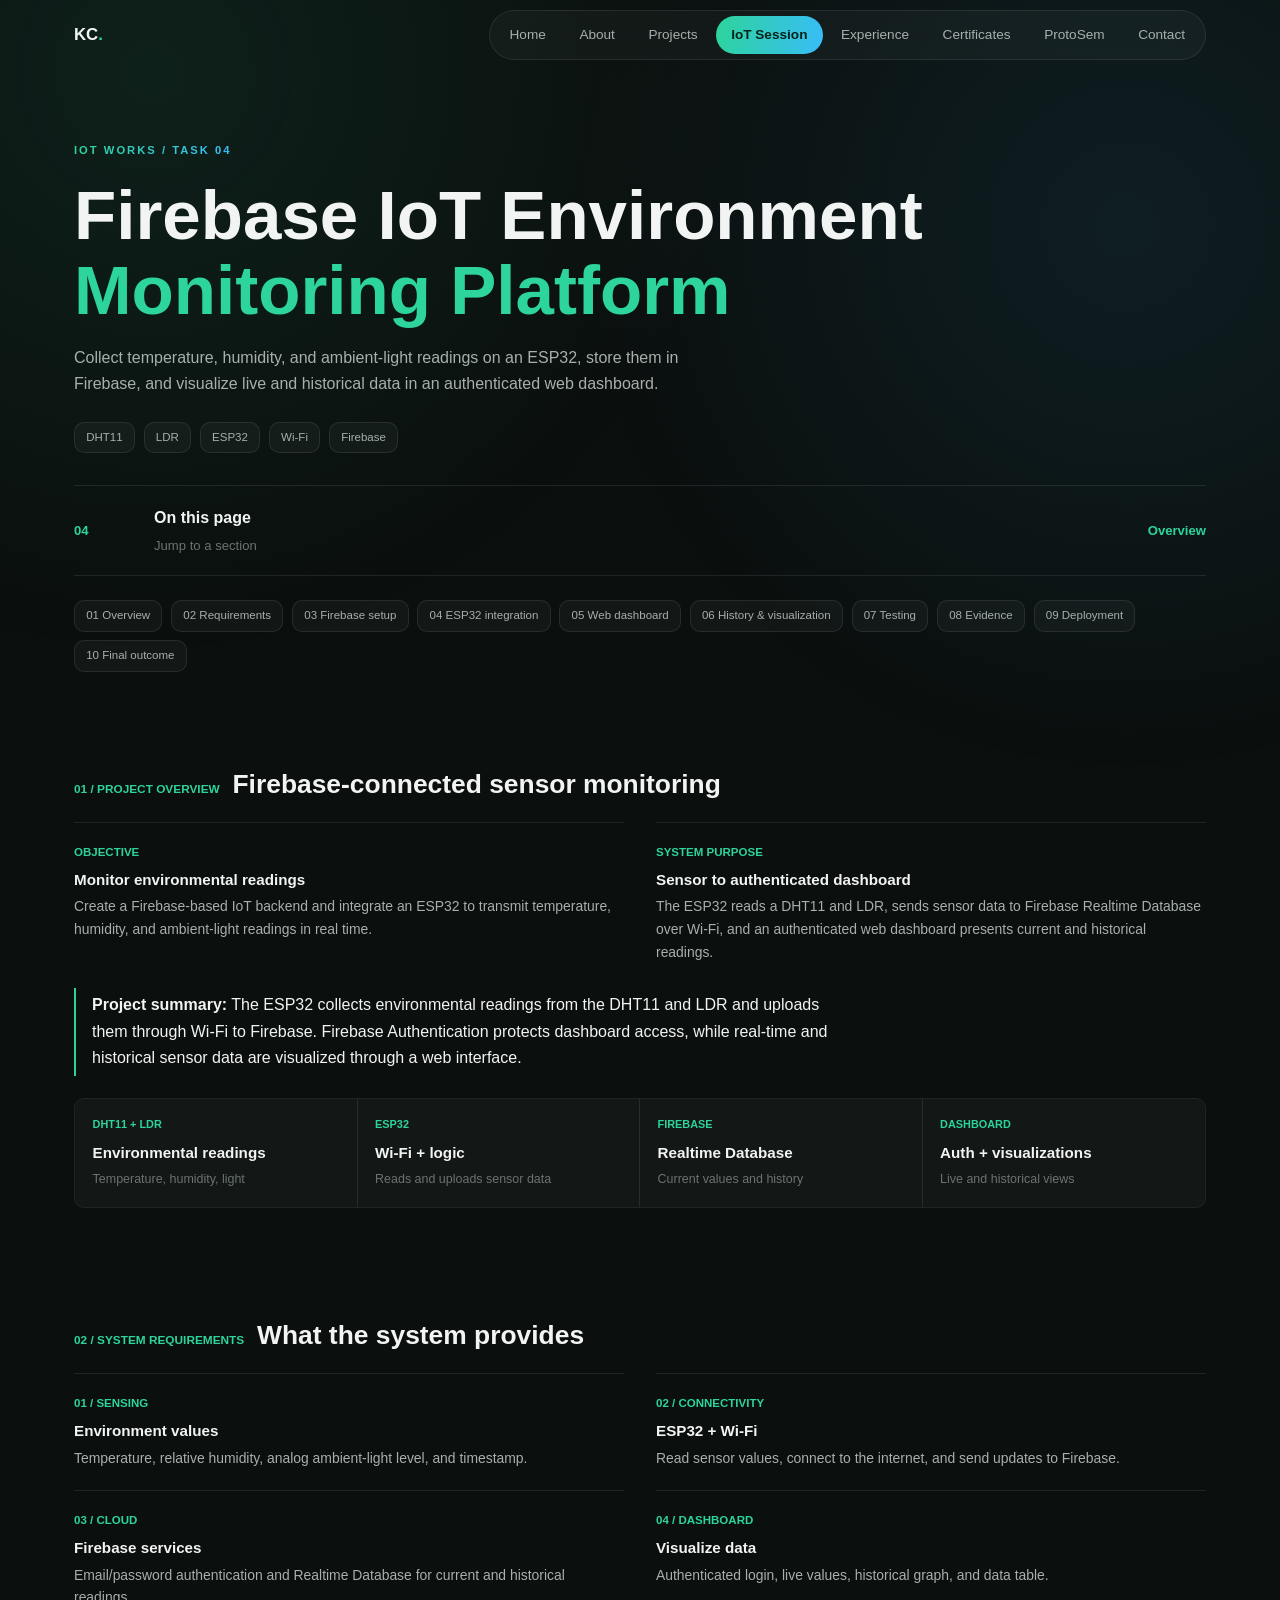
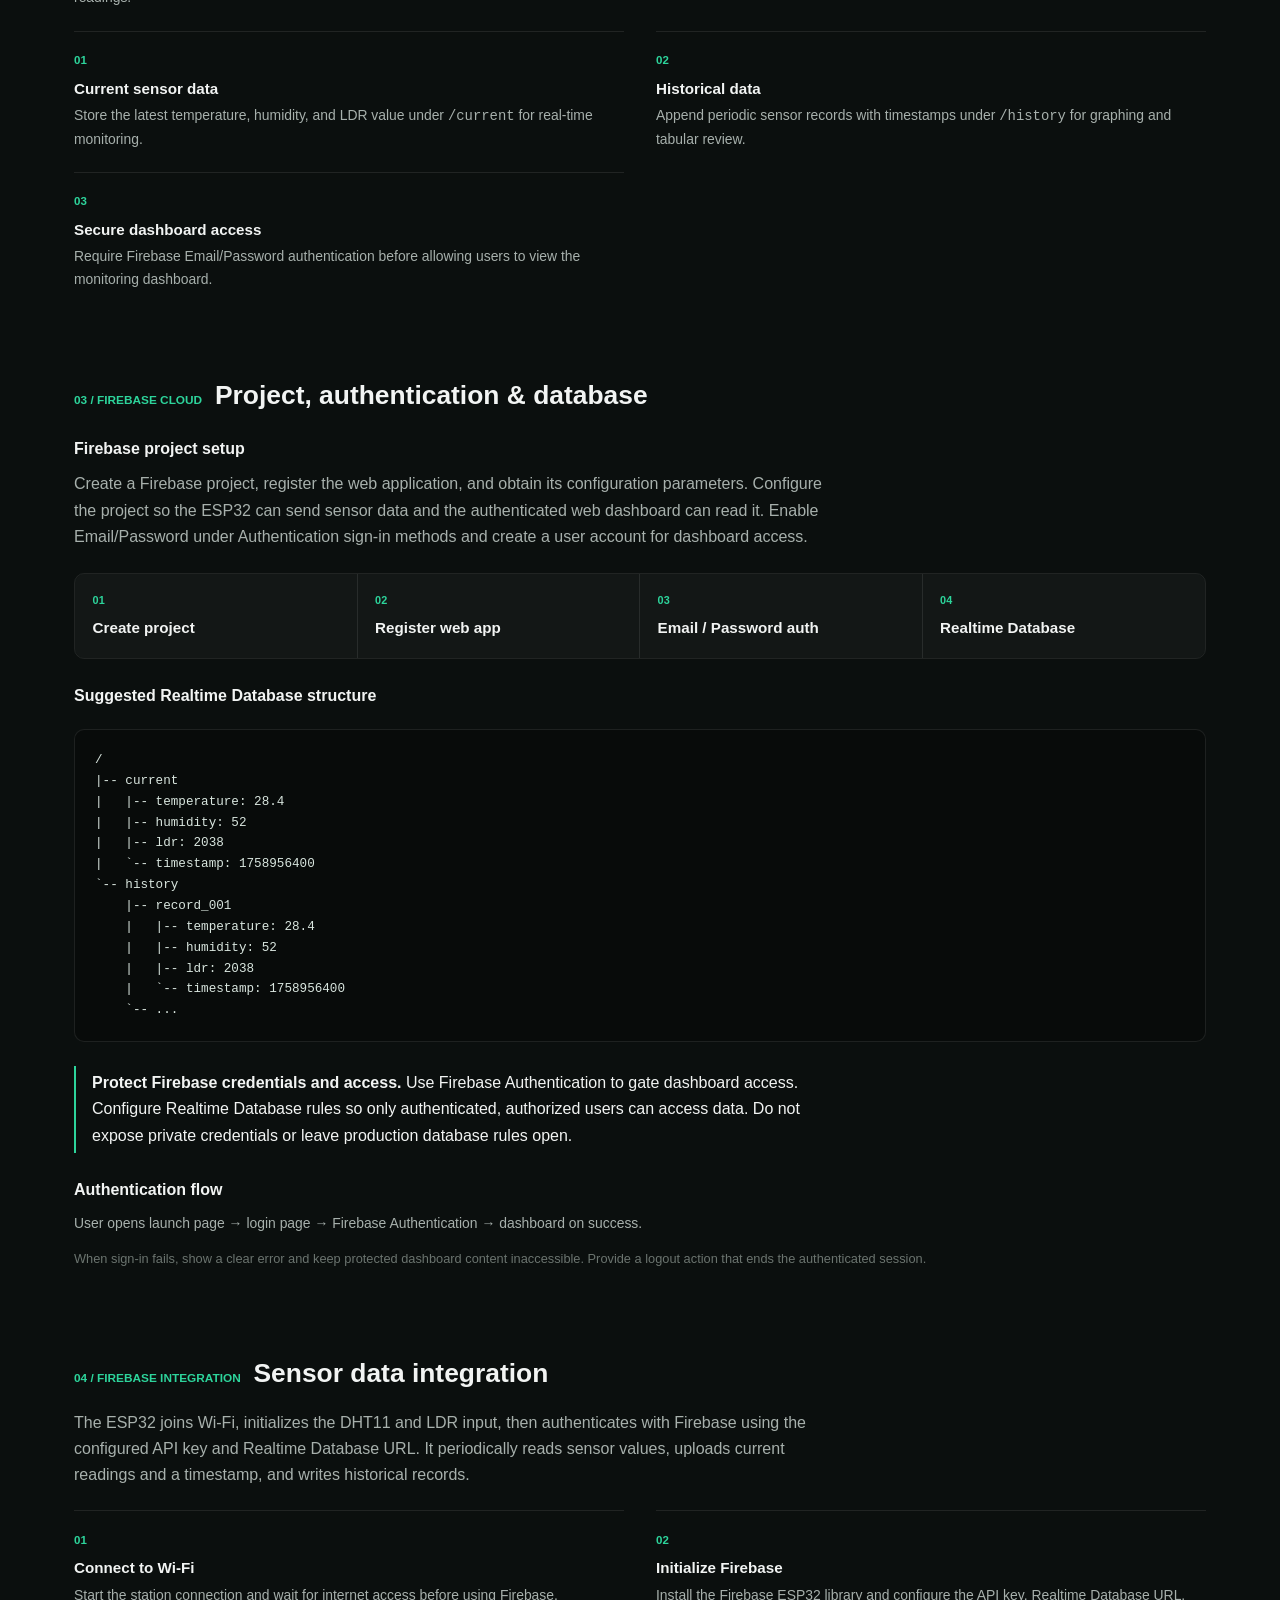
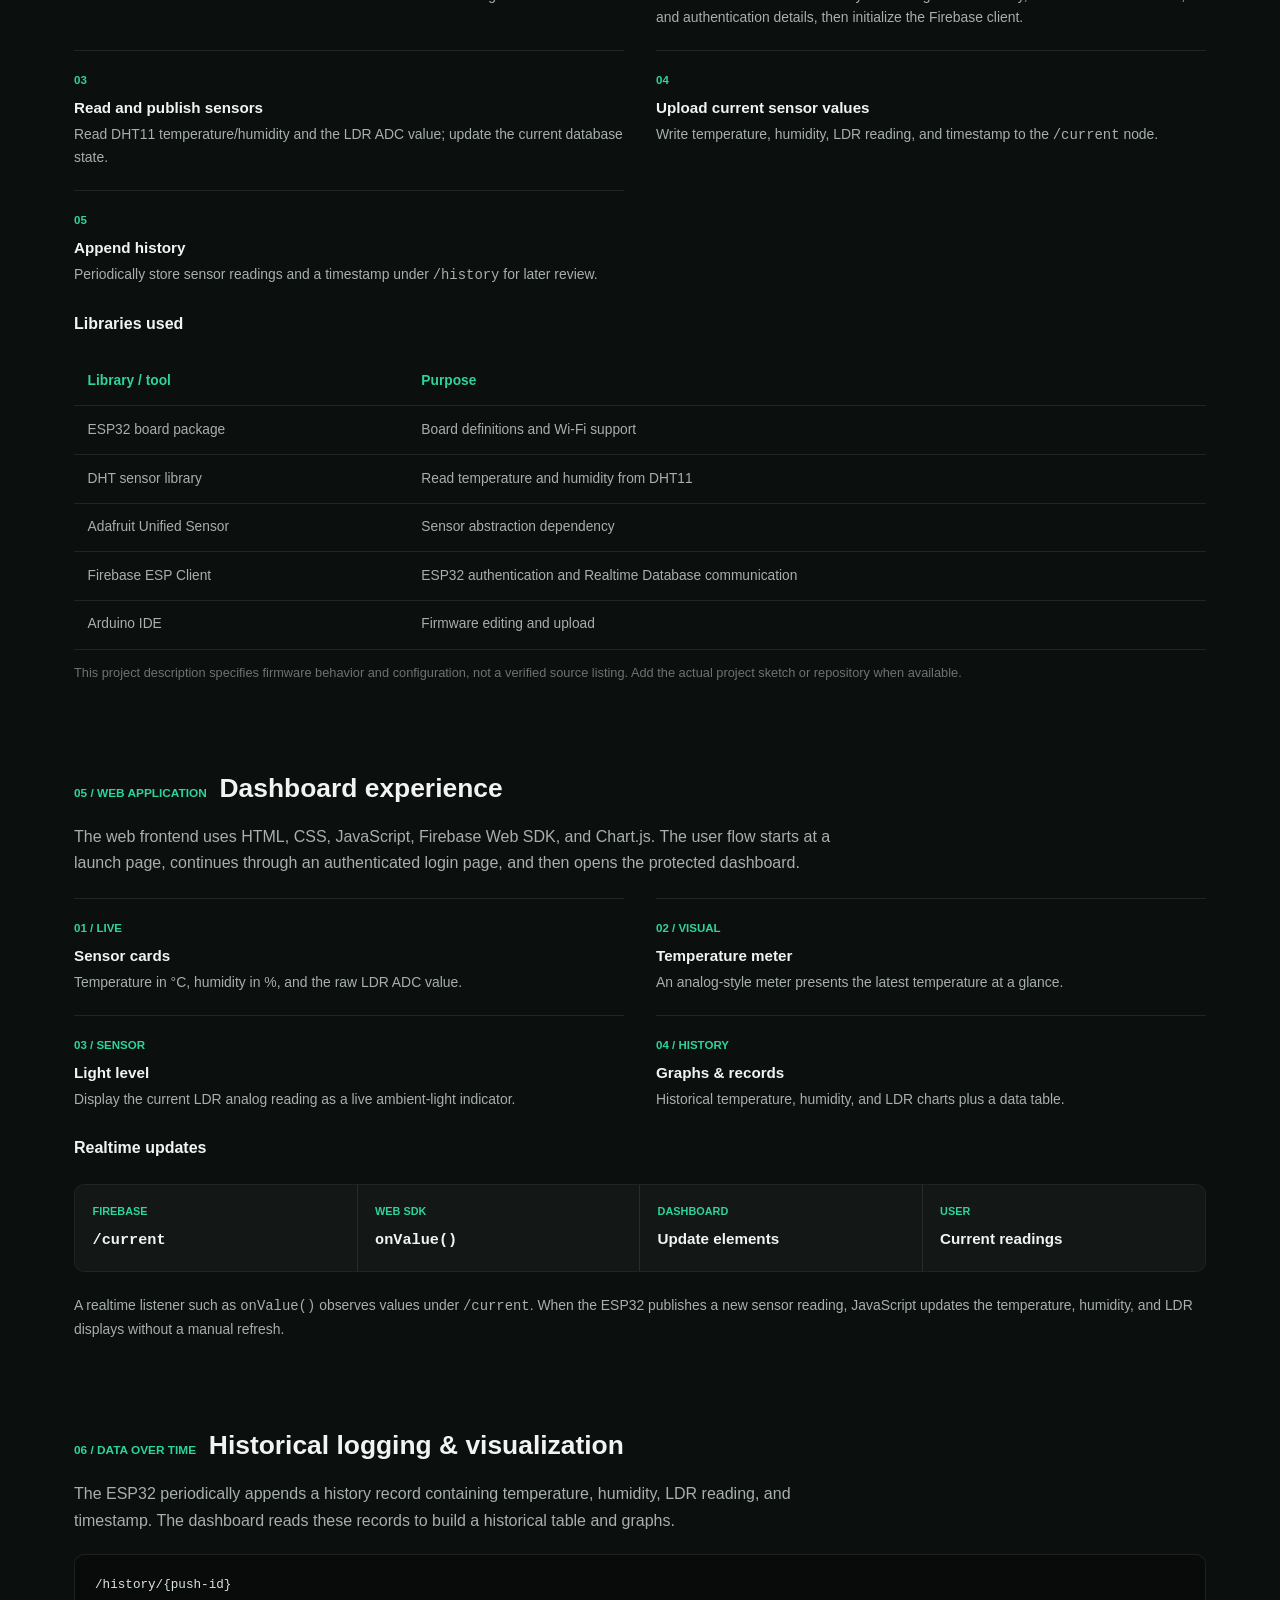
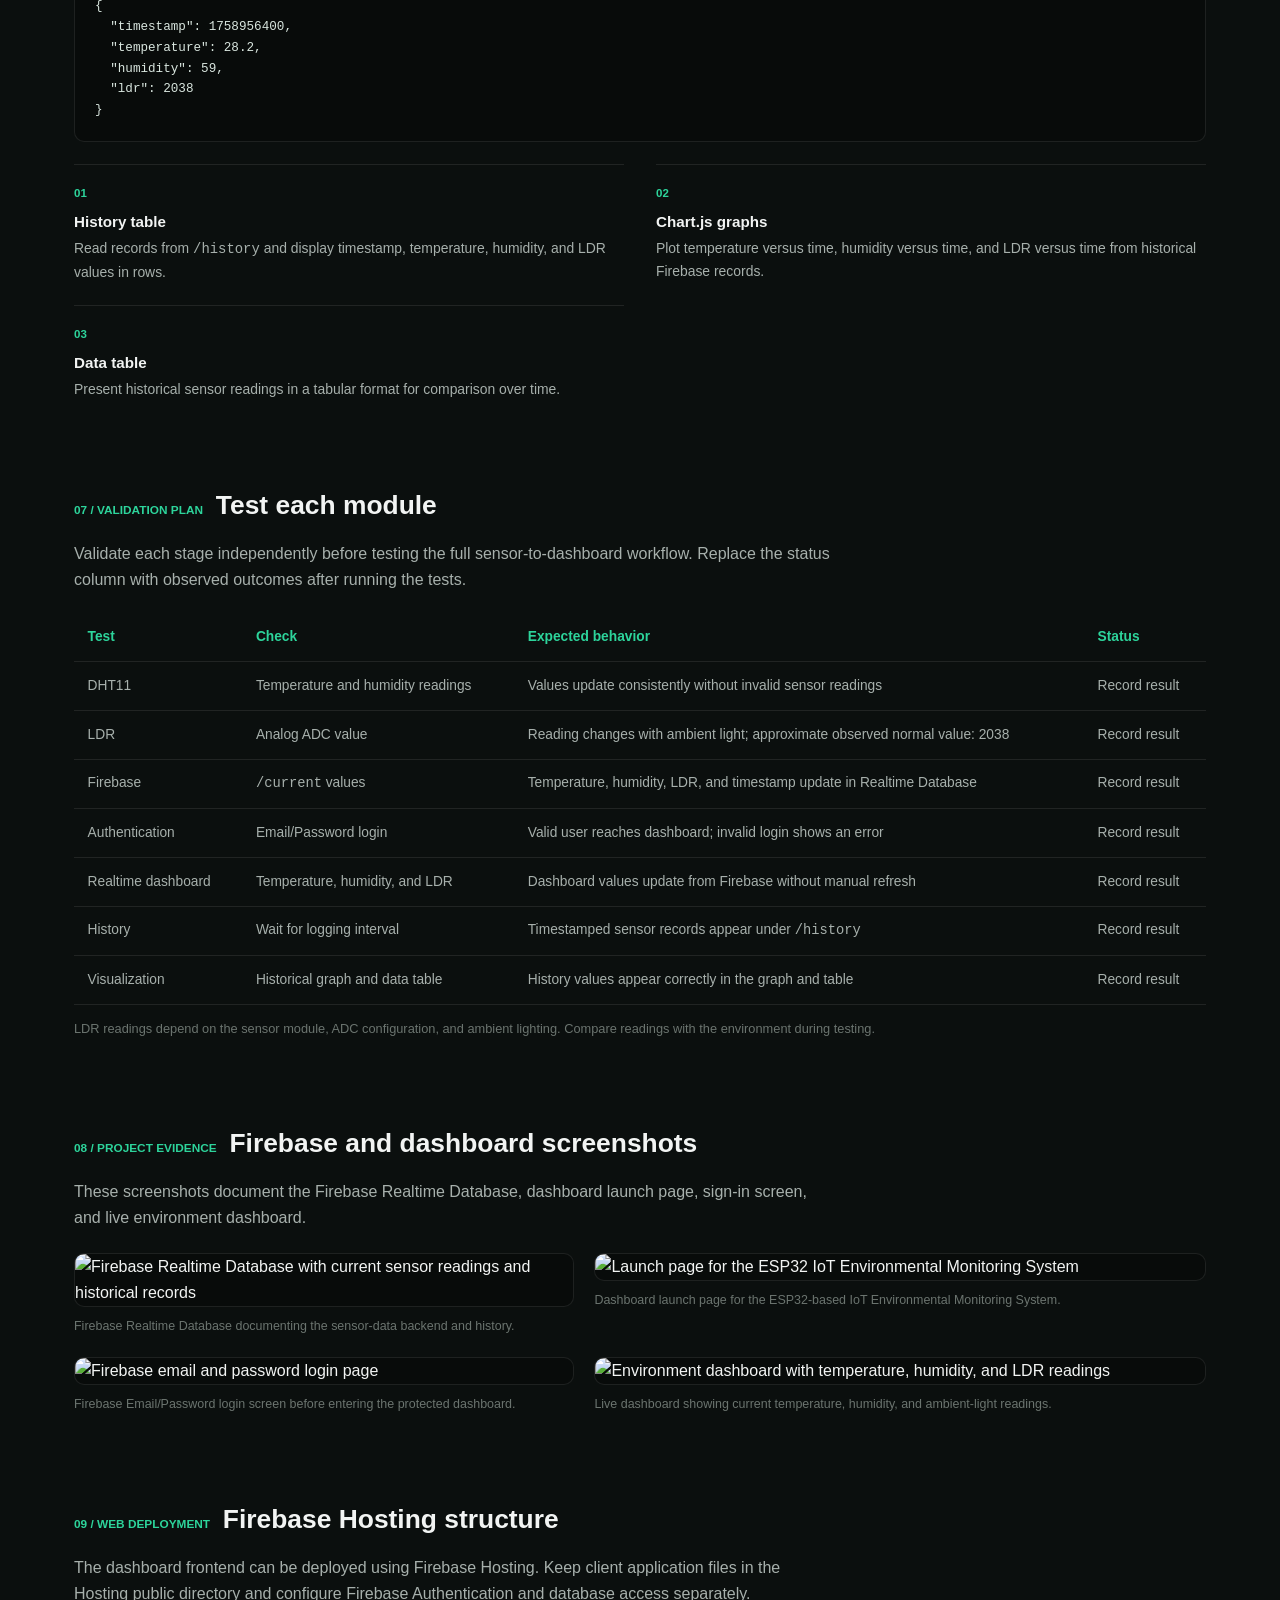
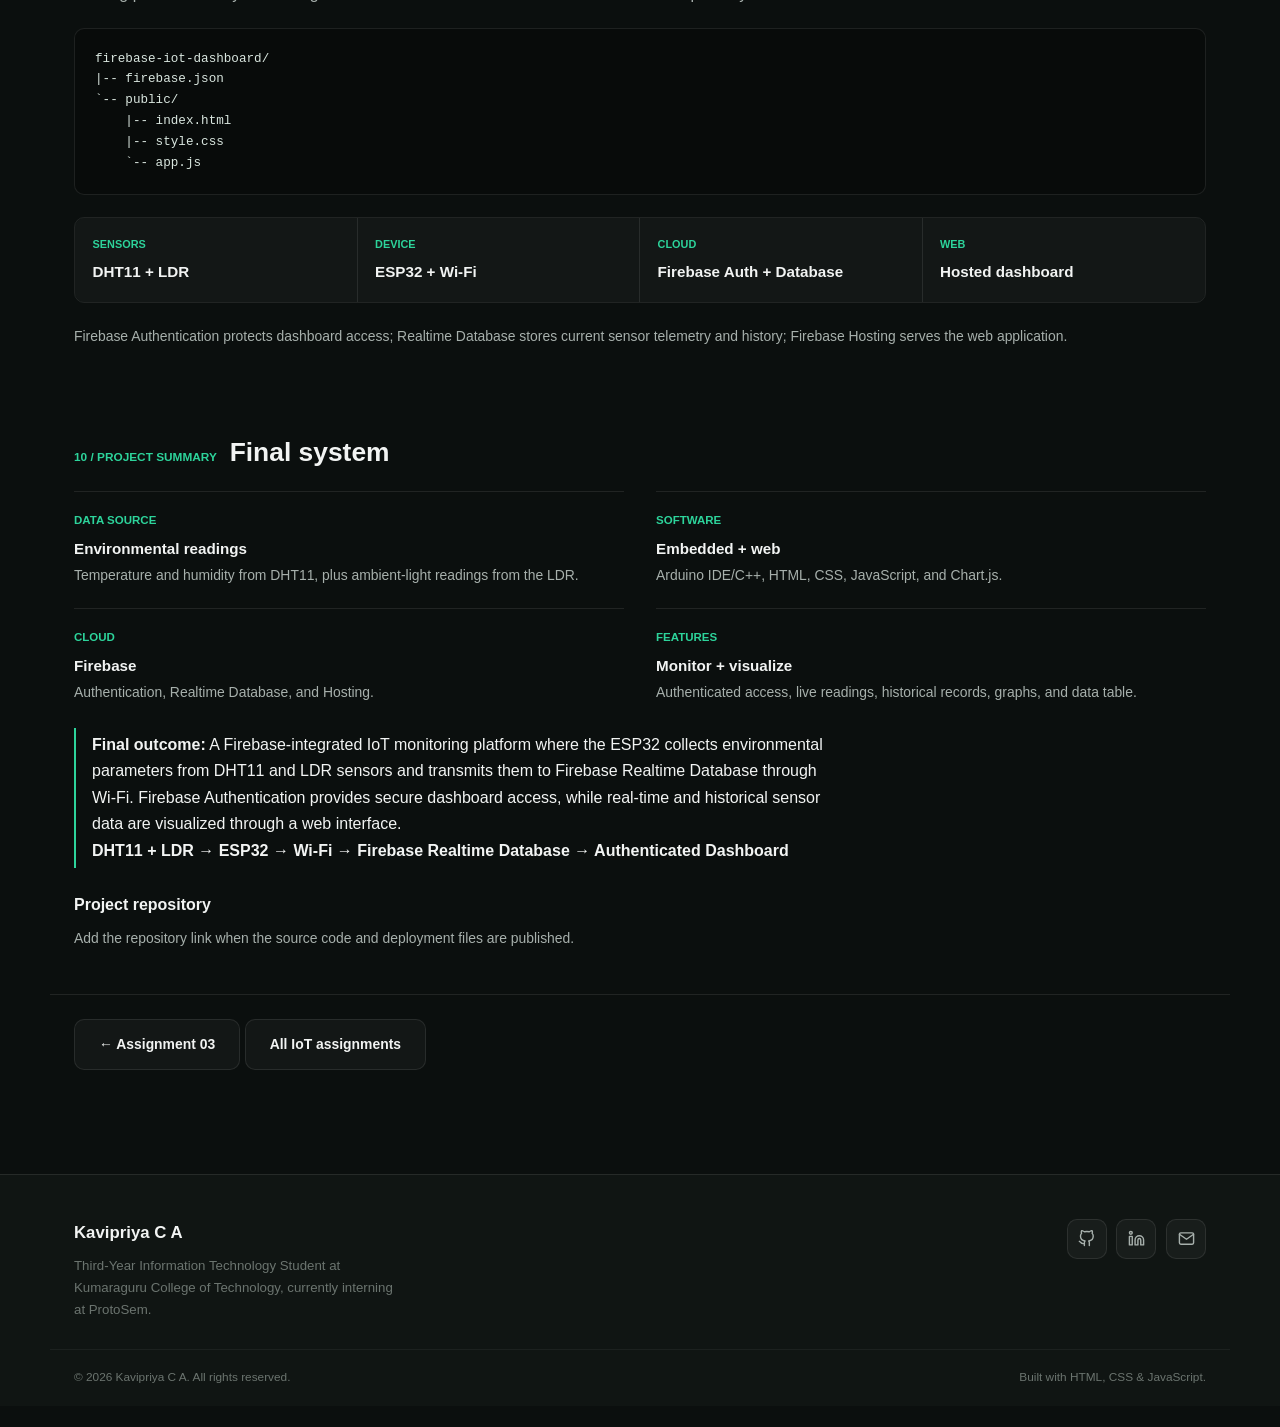
==== iot-task-4.html @ f3cc6f24 "EDITED CHANGES" ====
<!DOCTYPE html>
<html lang="en">
<head>
<meta charset="UTF-8" />
<meta name="viewport" content="width=device-width, initial-scale=1.0" />
<title>Firebase IoT Environment Monitoring | Kavipriya C A</title>
<meta name="description" content="ESP32 environmental monitoring with DHT11, LDR, Firebase Realtime Database, authentication, and a web dashboard." />
<link rel="stylesheet" href="css/style.css" />
</head>
<body>
  <div class="loading-screen" id="loadingScreen"><div class="loader-ring"></div></div>
  <div id="navbar-root"></div>

  <main id="main-content">
    <header class="iot-hero">
      <span class="eyebrow">IoT works / Task 04</span>
      <h1>Firebase IoT Environment <span>Monitoring Platform</span></h1>
      <p>Collect temperature, humidity, and ambient-light readings on an ESP32, store them in Firebase, and visualize live and historical data in an authenticated web dashboard.</p>
      <div class="iot-meta" aria-label="Technologies">
        <span class="tag">DHT11</span><span class="tag">LDR</span><span class="tag">ESP32</span><span class="tag">Wi-Fi</span><span class="tag">Firebase</span>
      </div>
      <nav class="iot-assignment-list" aria-label="On this page" style="margin-top:2rem;">
        <div class="iot-assignment">
          <span class="iot-assignment-number">04</span>
          <div><h3>On this page</h3><p>Jump to a section</p></div>
          <span class="iot-assignment-link">Overview</span>
        </div>
        <div class="iot-meta">
          <a class="tag" href="#overview">01 Overview</a>
          <a class="tag" href="#requirements">02 Requirements</a>
          <a class="tag" href="#firebase">03 Firebase setup</a>
          <a class="tag" href="#firmware">04 ESP32 integration</a>
          <a class="tag" href="#dashboard">05 Web dashboard</a>
          <a class="tag" href="#history">06 History &amp; visualization</a>
          <a class="tag" href="#testing">07 Testing</a>
          <a class="tag" href="#evidence">08 Evidence</a>
          <a class="tag" href="#deployment">09 Deployment</a>
          <a class="tag" href="#reflection">10 Final outcome</a>
        </div>
      </nav>
    </header>

    <section class="iot-section" id="overview">
      <div class="iot-section-heading"><span>01 / PROJECT OVERVIEW</span><h2>Firebase-connected sensor monitoring</h2></div>
      <div class="iot-concepts">
        <div class="iot-concept"><span>OBJECTIVE</span><h3>Monitor environmental readings</h3><p>Create a Firebase-based IoT backend and integrate an ESP32 to transmit temperature, humidity, and ambient-light readings in real time.</p></div>
        <div class="iot-concept"><span>SYSTEM PURPOSE</span><h3>Sensor to authenticated dashboard</h3><p>The ESP32 reads a DHT11 and LDR, sends sensor data to Firebase Realtime Database over Wi-Fi, and an authenticated web dashboard presents current and historical readings.</p></div>
      </div>
      <p class="iot-summary"><strong>Project summary:</strong> The ESP32 collects environmental readings from the DHT11 and LDR and uploads them through Wi-Fi to Firebase. Firebase Authentication protects dashboard access, while real-time and historical sensor data are visualized through a web interface.</p>
      <div class="iot-flow" aria-label="DHT11 and LDR to ESP32 to Wi-Fi to Firebase to dashboard">
        <div class="iot-flow-step"><span>DHT11 + LDR</span><strong>Environmental readings</strong><p>Temperature, humidity, light</p></div>
        <div class="iot-flow-step"><span>ESP32</span><strong>Wi-Fi + logic</strong><p>Reads and uploads sensor data</p></div>
        <div class="iot-flow-step"><span>Firebase</span><strong>Realtime Database</strong><p>Current values and history</p></div>
        <div class="iot-flow-step"><span>Dashboard</span><strong>Auth + visualizations</strong><p>Live and historical views</p></div>
      </div>
    </section>

    <section class="iot-section" id="requirements">
      <div class="iot-section-heading"><span>02 / SYSTEM REQUIREMENTS</span><h2>What the system provides</h2></div>
      <div class="iot-concepts">
        <div class="iot-concept"><span>01 / SENSING</span><h3>Environment values</h3><p>Temperature, relative humidity, analog ambient-light level, and timestamp.</p></div>
        <div class="iot-concept"><span>02 / CONNECTIVITY</span><h3>ESP32 + Wi-Fi</h3><p>Read sensor values, connect to the internet, and send updates to Firebase.</p></div>
        <div class="iot-concept"><span>03 / CLOUD</span><h3>Firebase services</h3><p>Email/password authentication and Realtime Database for current and historical readings.</p></div>
        <div class="iot-concept"><span>04 / DASHBOARD</span><h3>Visualize data</h3><p>Authenticated login, live values, historical graph, and data table.</p></div>
      </div>
      <div class="iot-concepts">
        <div class="iot-concept"><span>01</span><h3>Current sensor data</h3><p>Store the latest temperature, humidity, and LDR value under <code>/current</code> for real-time monitoring.</p></div>
        <div class="iot-concept"><span>02</span><h3>Historical data</h3><p>Append periodic sensor records with timestamps under <code>/history</code> for graphing and tabular review.</p></div>
        <div class="iot-concept"><span>03</span><h3>Secure dashboard access</h3><p>Require Firebase Email/Password authentication before allowing users to view the monitoring dashboard.</p></div>
      </div>
    </section>

    <section class="iot-section" id="firebase">
      <div class="iot-section-heading"><span>03 / FIREBASE CLOUD</span><h2>Project, authentication &amp; database</h2></div>
      <h3 class="iot-subheading">Firebase project setup</h3>
      <p class="iot-intro">Create a Firebase project, register the web application, and obtain its configuration parameters. Configure the project so the ESP32 can send sensor data and the authenticated web dashboard can read it. Enable Email/Password under Authentication sign-in methods and create a user account for dashboard access.</p>
      <div class="iot-flow" aria-label="Firebase project setup">
        <div class="iot-flow-step"><span>01</span><strong>Create project</strong></div>
        <div class="iot-flow-step"><span>02</span><strong>Register web app</strong></div>
        <div class="iot-flow-step"><span>03</span><strong>Email / Password auth</strong></div>
        <div class="iot-flow-step"><span>04</span><strong>Realtime Database</strong></div>
      </div>
      <h3 class="iot-subheading">Suggested Realtime Database structure</h3>
      <pre class="iot-code"><code>/
|-- current
|   |-- temperature: 28.4
|   |-- humidity: 52
|   |-- ldr: 2038
|   `-- timestamp: 1758956400
`-- history
    |-- record_001
    |   |-- temperature: 28.4
    |   |-- humidity: 52
    |   |-- ldr: 2038
    |   `-- timestamp: 1758956400
    `-- ...</code></pre>
      <p class="iot-summary"><strong>Protect Firebase credentials and access.</strong> Use Firebase Authentication to gate dashboard access. Configure Realtime Database rules so only authenticated, authorized users can access data. Do not expose private credentials or leave production database rules open.</p>
      <h3 class="iot-subheading">Authentication flow</h3>
      <p class="iot-copy">User opens launch page &rarr; login page &rarr; Firebase Authentication &rarr; dashboard on success.</p>
      <p class="iot-note">When sign-in fails, show a clear error and keep protected dashboard content inaccessible. Provide a logout action that ends the authenticated session.</p>
    </section>

    <section class="iot-section" id="firmware">
      <div class="iot-section-heading"><span>04 / FIREBASE INTEGRATION</span><h2>Sensor data integration</h2></div>
      <p class="iot-intro">The ESP32 joins Wi-Fi, initializes the DHT11 and LDR input, then authenticates with Firebase using the configured API key and Realtime Database URL. It periodically reads sensor values, uploads current readings and a timestamp, and writes historical records.</p>
      <div class="iot-concepts">
        <div class="iot-concept"><span>01</span><h3>Connect to Wi-Fi</h3><p>Start the station connection and wait for internet access before using Firebase.</p></div>
        <div class="iot-concept"><span>02</span><h3>Initialize Firebase</h3><p>Install the Firebase ESP32 library and configure the API key, Realtime Database URL, and authentication details, then initialize the Firebase client.</p></div>
        <div class="iot-concept"><span>03</span><h3>Read and publish sensors</h3><p>Read DHT11 temperature/humidity and the LDR ADC value; update the current database state.</p></div>
        <div class="iot-concept"><span>04</span><h3>Upload current sensor values</h3><p>Write temperature, humidity, LDR reading, and timestamp to the <code>/current</code> node.</p></div>
        <div class="iot-concept"><span>05</span><h3>Append history</h3><p>Periodically store sensor readings and a timestamp under <code>/history</code> for later review.</p></div>
      </div>
      <h3 class="iot-subheading">Libraries used</h3>
      <div class="iot-table-wrap">
        <table class="iot-table">
          <thead><tr><th scope="col">Library / tool</th><th scope="col">Purpose</th></tr></thead>
          <tbody>
            <tr><td>ESP32 board package</td><td>Board definitions and Wi-Fi support</td></tr>
            <tr><td>DHT sensor library</td><td>Read temperature and humidity from DHT11</td></tr>
            <tr><td>Adafruit Unified Sensor</td><td>Sensor abstraction dependency</td></tr>
            <tr><td>Firebase ESP Client</td><td>ESP32 authentication and Realtime Database communication</td></tr>
            <tr><td>Arduino IDE</td><td>Firmware editing and upload</td></tr>
          </tbody>
        </table>
      </div>
      <p class="iot-note">This project description specifies firmware behavior and configuration, not a verified source listing. Add the actual project sketch or repository when available.</p>
    </section>

    <section class="iot-section" id="dashboard">
      <div class="iot-section-heading"><span>05 / WEB APPLICATION</span><h2>Dashboard experience</h2></div>
      <p class="iot-intro">The web frontend uses HTML, CSS, JavaScript, Firebase Web SDK, and Chart.js. The user flow starts at a launch page, continues through an authenticated login page, and then opens the protected dashboard.</p>
      <div class="iot-concepts">
        <div class="iot-concept"><span>01 / LIVE</span><h3>Sensor cards</h3><p>Temperature in °C, humidity in %, and the raw LDR ADC value.</p></div>
        <div class="iot-concept"><span>02 / VISUAL</span><h3>Temperature meter</h3><p>An analog-style meter presents the latest temperature at a glance.</p></div>
        <div class="iot-concept"><span>03 / SENSOR</span><h3>Light level</h3><p>Display the current LDR analog reading as a live ambient-light indicator.</p></div>
        <div class="iot-concept"><span>04 / HISTORY</span><h3>Graphs &amp; records</h3><p>Historical temperature, humidity, and LDR charts plus a data table.</p></div>
      </div>
      <h3 class="iot-subheading">Realtime updates</h3>
      <div class="iot-flow" aria-label="Firebase realtime update flow">
        <div class="iot-flow-step"><span>Firebase</span><strong><code>/current</code></strong></div>
        <div class="iot-flow-step"><span>Web SDK</span><strong><code>onValue()</code></strong></div>
        <div class="iot-flow-step"><span>Dashboard</span><strong>Update elements</strong></div>
        <div class="iot-flow-step"><span>User</span><strong>Current readings</strong></div>
      </div>
      <p class="iot-copy">A realtime listener such as <code>onValue()</code> observes values under <code>/current</code>. When the ESP32 publishes a new sensor reading, JavaScript updates the temperature, humidity, and LDR displays without a manual refresh.</p>
    </section>

    <section class="iot-section" id="history">
      <div class="iot-section-heading"><span>06 / DATA OVER TIME</span><h2>Historical logging &amp; visualization</h2></div>
      <p class="iot-intro">The ESP32 periodically appends a history record containing temperature, humidity, LDR reading, and timestamp. The dashboard reads these records to build a historical table and graphs.</p>
      <pre class="iot-code"><code>/history/{push-id}
{
  "timestamp": 1758956400,
  "temperature": 28.2,
  "humidity": 59,
  "ldr": 2038
}</code></pre>
      <div class="iot-concepts">
        <div class="iot-concept"><span>01</span><h3>History table</h3><p>Read records from <code>/history</code> and display timestamp, temperature, humidity, and LDR values in rows.</p></div>
        <div class="iot-concept"><span>02</span><h3>Chart.js graphs</h3><p>Plot temperature versus time, humidity versus time, and LDR versus time from historical Firebase records.</p></div>
        <div class="iot-concept"><span>03</span><h3>Data table</h3><p>Present historical sensor readings in a tabular format for comparison over time.</p></div>
      </div>
    </section>

    <section class="iot-section" id="testing">
      <div class="iot-section-heading"><span>07 / VALIDATION PLAN</span><h2>Test each module</h2></div>
      <p class="iot-intro">Validate each stage independently before testing the full sensor-to-dashboard workflow. Replace the status column with observed outcomes after running the tests.</p>
      <div class="iot-table-wrap">
        <table class="iot-table">
          <thead><tr><th scope="col">Test</th><th scope="col">Check</th><th scope="col">Expected behavior</th><th scope="col">Status</th></tr></thead>
          <tbody>
            <tr><td>DHT11</td><td>Temperature and humidity readings</td><td>Values update consistently without invalid sensor readings</td><td>Record result</td></tr>
            <tr><td>LDR</td><td>Analog ADC value</td><td>Reading changes with ambient light; approximate observed normal value: 2038</td><td>Record result</td></tr>
            <tr><td>Firebase</td><td><code>/current</code> values</td><td>Temperature, humidity, LDR, and timestamp update in Realtime Database</td><td>Record result</td></tr>
            <tr><td>Authentication</td><td>Email/Password login</td><td>Valid user reaches dashboard; invalid login shows an error</td><td>Record result</td></tr>
            <tr><td>Realtime dashboard</td><td>Temperature, humidity, and LDR</td><td>Dashboard values update from Firebase without manual refresh</td><td>Record result</td></tr>
            <tr><td>History</td><td>Wait for logging interval</td><td>Timestamped sensor records appear under <code>/history</code></td><td>Record result</td></tr>
            <tr><td>Visualization</td><td>Historical graph and data table</td><td>History values appear correctly in the graph and table</td><td>Record result</td></tr>
          </tbody>
        </table>
      </div>
      <p class="iot-note">LDR readings depend on the sensor module, ADC configuration, and ambient lighting. Compare readings with the environment during testing.</p>
    </section>

    <section class="iot-section" id="evidence">
      <div class="iot-section-heading"><span>08 / PROJECT EVIDENCE</span><h2>Firebase and dashboard screenshots</h2></div>
      <p class="iot-intro">These screenshots document the Firebase Realtime Database, dashboard launch page, sign-in screen, and live environment dashboard.</p>
      <div class="iot-media">
        <figure>
          <a href="https://kishorekix28-dot.github.io/Portfolio/images/iot%204%20images/Screenshot%202026-09-28%20162424.png" target="_blank" rel="noopener noreferrer"><img src="https://kishorekix28-dot.github.io/Portfolio/images/iot%204%20images/Screenshot%202026-09-28%20162424.png" alt="Firebase Realtime Database with current sensor readings and historical records" /></a>
          <figcaption>Firebase Realtime Database documenting the sensor-data backend and history.</figcaption>
        </figure>
        <figure>
          <a href="https://kishorekix28-dot.github.io/Portfolio/images/iot%204%20images/Screenshot%202026-09-28%20162553.png" target="_blank" rel="noopener noreferrer"><img src="https://kishorekix28-dot.github.io/Portfolio/images/iot%204%20images/Screenshot%202026-09-28%20162553.png" alt="Launch page for the ESP32 IoT Environmental Monitoring System" /></a>
          <figcaption>Dashboard launch page for the ESP32-based IoT Environmental Monitoring System.</figcaption>
        </figure>
        <figure>
          <a href="https://kishorekix28-dot.github.io/Portfolio/images/iot%204%20images/Screenshot%202026-09-28%20162607.png" target="_blank" rel="noopener noreferrer"><img src="https://kishorekix28-dot.github.io/Portfolio/images/iot%204%20images/Screenshot%202026-09-28%20162607.png" alt="Firebase email and password login page" /></a>
          <figcaption>Firebase Email/Password login screen before entering the protected dashboard.</figcaption>
        </figure>
        <figure>
          <a href="https://kishorekix28-dot.github.io/Portfolio/images/iot%204%20images/Screenshot%202026-09-28%20162639.png" target="_blank" rel="noopener noreferrer"><img src="https://kishorekix28-dot.github.io/Portfolio/images/iot%204%20images/Screenshot%202026-09-28%20162639.png" alt="Environment dashboard with temperature, humidity, and LDR readings" /></a>
          <figcaption>Live dashboard showing current temperature, humidity, and ambient-light readings.</figcaption>
        </figure>
      </div>
    </section>

    <section class="iot-section" id="deployment">
      <div class="iot-section-heading"><span>09 / WEB DEPLOYMENT</span><h2>Firebase Hosting structure</h2></div>
      <p class="iot-intro">The dashboard frontend can be deployed using Firebase Hosting. Keep client application files in the Hosting public directory and configure Firebase Authentication and database access separately.</p>
      <pre class="iot-code"><code>firebase-iot-dashboard/
|-- firebase.json
`-- public/
    |-- index.html
    |-- style.css
    `-- app.js</code></pre>
      <div class="iot-flow" aria-label="Sensor and device data flow to hosted Firebase dashboard">
        <div class="iot-flow-step"><span>SENSORS</span><strong>DHT11 + LDR</strong></div>
        <div class="iot-flow-step"><span>DEVICE</span><strong>ESP32 + Wi-Fi</strong></div>
        <div class="iot-flow-step"><span>CLOUD</span><strong>Firebase Auth + Database</strong></div>
        <div class="iot-flow-step"><span>WEB</span><strong>Hosted dashboard</strong></div>
      </div>
      <p class="iot-copy">Firebase Authentication protects dashboard access; Realtime Database stores current sensor telemetry and history; Firebase Hosting serves the web application.</p>
    </section>

    <section class="iot-section" id="reflection">
      <div class="iot-section-heading"><span>10 / PROJECT SUMMARY</span><h2>Final system</h2></div>
      <div class="iot-concepts">
        <div class="iot-concept"><span>DATA SOURCE</span><h3>Environmental readings</h3><p>Temperature and humidity from DHT11, plus ambient-light readings from the LDR.</p></div>
        <div class="iot-concept"><span>SOFTWARE</span><h3>Embedded + web</h3><p>Arduino IDE/C++, HTML, CSS, JavaScript, and Chart.js.</p></div>
        <div class="iot-concept"><span>CLOUD</span><h3>Firebase</h3><p>Authentication, Realtime Database, and Hosting.</p></div>
        <div class="iot-concept"><span>FEATURES</span><h3>Monitor + visualize</h3><p>Authenticated access, live readings, historical records, graphs, and data table.</p></div>
      </div>
      <p class="iot-summary"><strong>Final outcome:</strong> A Firebase-integrated IoT monitoring platform where the ESP32 collects environmental parameters from DHT11 and LDR sensors and transmits them to Firebase Realtime Database through Wi-Fi. Firebase Authentication provides secure dashboard access, while real-time and historical sensor data are visualized through a web interface.<br /><strong>DHT11 + LDR &rarr; ESP32 &rarr; Wi-Fi &rarr; Firebase Realtime Database &rarr; Authenticated Dashboard</strong></p>
      <h3 class="iot-subheading">Project repository</h3>
      <p class="iot-copy">Add the repository link when the source code and deployment files are published.</p>
    </section>

    <nav class="iot-bottom-nav" aria-label="Assignment navigation">
      <a class="btn btn-outline" href="iot-task-3.html">&larr; Assignment 03</a>
      <a class="btn btn-outline" href="iot.html">All IoT assignments</a>
    </nav>
  </main>

  <div id="footer-root"></div>
  <button id="backToTop" class="back-to-top" aria-label="Back to top">&uarr;</button>
  <script src="js/profile.js"></script>
  <script src="js/components.js"></script>
  <script src="js/render-iot.js"></script>
  <script src="js/script.js"></script>
</body>
</html>
---- css/style.css ----
/* =========================================================
   Kavipriya C A — Portfolio Stylesheet
   Design direction: modern, elegant, student-developer,
   emerald + slate palette, restrained gradients.
   ========================================================= */

/* ===== RESET ===== */
*, *::before, *::after { box-sizing: border-box; margin: 0; padding: 0; }
html { scroll-behavior: smooth; }
img { max-width: 100%; display: block; }
a { text-decoration: none; color: inherit; }
button, input, textarea { font: inherit; color: inherit; }
ul { list-style: none; }
:focus-visible { outline: 2px solid var(--accent); outline-offset: 3px; }

/* ===== VARIABLES ===== */
:root {
  --bg: #0b0f0e;
  --bg-elevated: #101513;
  --surface: rgba(255,255,255,0.035);
  --surface-hover: rgba(255,255,255,0.065);
  --border: rgba(255,255,255,0.09);
  --border-hover: rgba(45,212,155,0.35);
  --text-primary: #f2f4f3;
  --text-secondary: #a7b0ac;
  --text-muted: #6b746f;
  --accent: #2dd49b;
  --accent-2: #38bdf8;
  --gradient: linear-gradient(100deg, #2dd49b, #38bdf8);
  --gradient-soft: linear-gradient(135deg, rgba(45,212,155,0.14), rgba(56,189,248,0.14));
  --radius-sm: 10px;
  --radius-md: 16px;
  --radius-lg: 22px;
  --radius-full: 999px;
  --shadow-soft: 0 8px 32px rgba(0,0,0,0.3);
  --shadow-glow: 0 0 28px rgba(45,212,155,0.22);
  --blur: blur(20px);
  --font-primary: -apple-system, BlinkMacSystemFont, "Segoe UI", Inter, Roboto, Helvetica, Arial, sans-serif;
  --max-width: 1180px;
}

body {
  background: var(--bg);
  color: var(--text-primary);
  font-family: var(--font-primary);
  line-height: 1.65;
  overflow-x: hidden;
}

body::before {
  content: "";
  position: fixed; inset: 0; z-index: -1;
  background:
    radial-gradient(circle at 12% 8%, rgba(45,212,155,0.09), transparent 42%),
    radial-gradient(circle at 88% 25%, rgba(56,189,248,0.09), transparent 42%);
  pointer-events: none;
}

/* ===== LOADING SCREEN ===== */
.loading-screen {
  position: fixed; inset: 0; z-index: 999;
  background: var(--bg);
  display: flex; align-items: center; justify-content: center;
  transition: opacity 0.45s ease, visibility 0.45s ease;
}
.loading-screen.hidden { opacity: 0; visibility: hidden; }
.loader-ring {
  width: 44px; height: 44px;
  border: 3px solid rgba(45,212,155,0.2);
  border-top-color: var(--accent);
  border-radius: 50%;
  animation: spin 0.9s linear infinite;
}
@keyframes spin { to { transform: rotate(360deg); } }

/* ===== LAYOUT ===== */
.section { max-width: var(--max-width); margin: 0 auto; padding: 4rem 1.5rem; }
.section-title { font-size: clamp(1.5rem, 3vw, 2.1rem); font-weight: 700; letter-spacing: -0.02em; margin-bottom: 1.75rem; }
.eyebrow {
  display: inline-block; font-size: 0.7rem; font-weight: 700; text-transform: uppercase; letter-spacing: 0.18em;
  background: var(--gradient); -webkit-background-clip: text; background-clip: text; color: transparent; margin-bottom: 0.6rem;
}
.section-lead { color: var(--text-secondary); font-size: 0.92rem; max-width: 620px; margin-bottom: 2rem; }
.grid { display: grid; grid-template-columns: repeat(auto-fill, minmax(290px, 1fr)); gap: 1.4rem; }

/* ===== NAVBAR ===== */
.navbar { position: fixed; top: 0; left: 0; width: 100%; z-index: 100; background: transparent; border-bottom: 1px solid transparent; transition: background 0.3s ease, border-color 0.3s ease; }
.navbar.scrolled { background: rgba(11,15,14,0.78); backdrop-filter: var(--blur); -webkit-backdrop-filter: var(--blur); border-bottom-color: var(--border); box-shadow: 0 4px 30px rgba(0,0,0,0.28); }
.nav-inner { max-width: var(--max-width); margin: 0 auto; padding: 0 1.5rem; height: 70px; display: flex; align-items: center; justify-content: space-between; }
.nav-brand { font-weight: 700; font-size: 1.05rem; }
.nav-brand .dot { color: var(--accent); }
.nav-links { display: flex; align-items: center; gap: 0.2rem; background: var(--surface); border: 1px solid var(--border); border-radius: var(--radius-full); padding: 0.3rem; backdrop-filter: var(--blur); }
.nav-link { padding: 0.5rem 0.95rem; font-size: 0.85rem; border-radius: var(--radius-full); color: var(--text-secondary); transition: color 0.2s ease, background 0.2s ease; }
.nav-link:hover { color: var(--text-primary); }
.nav-link.active { color: #06231a; background: var(--gradient); font-weight: 600; }
.hamburger { display: none; flex-direction: column; gap: 5px; background: none; border: none; cursor: pointer; padding: 0.5rem; }
.hamburger span { width: 22px; height: 2px; background: var(--text-primary); transition: transform 0.3s ease, opacity 0.3s ease; }
.hamburger.open span:nth-child(1) { transform: translateY(7px) rotate(45deg); }
.hamburger.open span:nth-child(2) { opacity: 0; }
.hamburger.open span:nth-child(3) { transform: translateY(-7px) rotate(-45deg); }
.nav-mobile { display: none; flex-direction: column; gap: 0.2rem; padding: 1rem 1.5rem 1.5rem; background: rgba(11,15,14,0.98); backdrop-filter: var(--blur); border-top: 1px solid var(--border); }
.nav-mobile.open { display: flex; }
.nav-mobile .nav-link { padding: 0.85rem 1rem; text-align: left; border-radius: var(--radius-sm); }

/* ===== HERO ===== */
.hero { min-height: 92vh; display: flex; flex-direction: column; align-items: center; justify-content: center; text-align: center; padding: 8rem 1.5rem 3rem; position: relative; }
.hero-avatar { width: 108px; height: 108px; border-radius: 50%; background: var(--gradient-soft); border: 1px solid var(--border); display: flex; align-items: center; justify-content: center; font-size: 2rem; font-weight: 700; margin-bottom: 1.75rem; color: var(--accent); overflow: hidden; }
.hero-avatar img { width: 100%; height: 100%; object-fit: cover; }
.hero-eyebrow { color: var(--accent); font-size: 0.9rem; font-weight: 600; margin-bottom: 0.75rem; }
.hero-name { font-size: clamp(2.3rem, 6.5vw, 4rem); font-weight: 800; letter-spacing: -0.03em; line-height: 1.12; }
.hero-name .gradient-text { background: var(--gradient); -webkit-background-clip: text; background-clip: text; color: transparent; }
.hero-role { font-size: clamp(1.05rem, 2.2vw, 1.35rem); color: var(--text-secondary); margin-top: 0.9rem; font-weight: 500; }
.hero-college { color: var(--text-muted); font-size: 0.88rem; margin-top: 0.5rem; }
.hero-tagline { max-width: 560px; color: var(--text-secondary); margin-top: 1.35rem; font-size: 0.95rem; }
.hero-actions { display: flex; flex-wrap: wrap; gap: 1rem; justify-content: center; margin-top: 2.3rem; }

.page-hero { max-width: var(--max-width); margin: 0 auto; padding: 8.5rem 1.5rem 2.75rem; text-align: center; }
.page-hero h1 { font-size: clamp(1.9rem, 4.5vw, 2.8rem); font-weight: 700; letter-spacing: -0.02em; margin-top: 0.4rem; }
.page-hero p { color: var(--text-secondary); max-width: 600px; margin: 1rem auto 0; font-size: 0.94rem; }

/* ===== IOT SESSION ===== */
.iot-hero { max-width: var(--max-width); margin: 0 auto; padding: 8.5rem 1.5rem 3.25rem; }
.iot-hero h1 { max-width: 850px; font-size: clamp(2.35rem, 5.4vw, 4.5rem); line-height: 1.08; margin-top: 0.55rem; }
.iot-hero h1 span { color: var(--accent); }
.iot-hero > p { color: var(--text-secondary); max-width: 650px; margin-top: 1.1rem; }
.iot-meta { display: flex; flex-wrap: wrap; gap: 0.55rem; margin-top: 1.5rem; }
.iot-section { max-width: var(--max-width); margin: 0 auto; padding: 2.75rem 1.5rem; scroll-margin-top: 5rem; }
.iot-section-heading { display: flex; align-items: baseline; gap: 0.8rem; margin-bottom: 1.2rem; }
.iot-section-heading span { color: var(--accent); font-size: 0.74rem; font-weight: 700; }
.iot-section-heading h2 { font-size: 1.65rem; line-height: 1.25; }
.iot-assignment-list { border-top: 1px solid var(--border); }
.iot-assignment { display: grid; grid-template-columns: 4rem minmax(0, 1fr) auto; align-items: center; gap: 1rem; padding: 1.2rem 0; border-bottom: 1px solid var(--border); }
.iot-assignment-number { color: var(--accent); font-size: 0.82rem; font-weight: 700; }
.iot-assignment h3 { font-size: 1rem; }
.iot-assignment p { color: var(--text-muted); font-size: 0.82rem; margin-top: 0.2rem; }
.iot-assignment-link { color: var(--accent); font-size: 0.82rem; font-weight: 600; white-space: nowrap; }
.iot-assignment-link:hover { color: var(--text-primary); }
.iot-intro { max-width: 760px; color: var(--text-secondary); }
.iot-summary { border-left: 2px solid var(--accent); padding: 0.25rem 0 0.25rem 1rem; margin-top: 1.5rem; color: var(--text-primary); max-width: 760px; }
.iot-flow { display: grid; grid-template-columns: repeat(4, minmax(0, 1fr)); border: 1px solid var(--border); border-radius: var(--radius-sm); overflow: hidden; margin: 1.4rem 0; }
.iot-flow-step { min-width: 0; padding: 1.1rem; border-right: 1px solid var(--border); background: var(--surface); }
.iot-flow-step:last-child { border-right: 0; }
.iot-flow-step span { display: block; color: var(--accent); font-size: 0.68rem; font-weight: 700; text-transform: uppercase; }
.iot-flow-step strong { display: block; margin-top: 0.35rem; font-size: 0.95rem; }
.iot-flow-step p { color: var(--text-muted); font-size: 0.78rem; margin-top: 0.25rem; }
.iot-concepts { display: grid; grid-template-columns: repeat(2, minmax(0, 1fr)); gap: 1.3rem 2rem; margin-top: 1.35rem; }
.iot-concept { border-top: 1px solid var(--border); padding-top: 0.9rem; }
.iot-concept > span { color: var(--accent); font-size: 0.72rem; font-weight: 700; }
.iot-concept h3 { font-size: 0.95rem; margin: 0.2rem 0; }
.iot-concept p, .iot-copy { color: var(--text-secondary); font-size: 0.87rem; }
.iot-steps { padding-left: 1.3rem; color: var(--text-secondary); }
.iot-steps li { padding: 0.22rem 0 0.22rem 0.3rem; }
.iot-table-wrap { overflow-x: auto; margin-top: 1.25rem; }
.iot-table { width: 100%; border-collapse: collapse; text-align: left; font-size: 0.86rem; }
.iot-table th, .iot-table td { padding: 0.78rem 0.85rem; border-bottom: 1px solid var(--border); vertical-align: top; }
.iot-table th { color: var(--accent); font-weight: 600; }
.iot-table td { color: var(--text-secondary); }
.iot-note { color: var(--text-muted); font-size: 0.8rem; margin-top: 0.8rem; }
.iot-code { margin-top: 1.25rem; overflow-x: auto; padding: 1.25rem; border: 1px solid var(--border); border-radius: var(--radius-sm); background: #080b0a; color: #d9e6df; font: 0.79rem/1.65 Consolas, "Courier New", monospace; tab-size: 2; }
.iot-code-label { color: var(--text-muted); font-size: 0.76rem; margin-top: 1.2rem; }
.iot-media { display: grid; grid-template-columns: 0.9fr 1.1fr; gap: 1.25rem; align-items: start; margin-top: 1.3rem; }
.iot-media figure { min-width: 0; }
.iot-media img, .iot-media video { display: block; width: 100%; max-height: 500px; object-fit: contain; background: #080b0a; border: 1px solid var(--border); border-radius: var(--radius-sm); }
.iot-media figcaption { color: var(--text-muted); font-size: 0.78rem; margin-top: 0.55rem; }
.iot-subheading { font-size: 1rem; margin: 1.5rem 0 0.55rem; }
.iot-bottom-nav { max-width: var(--max-width); margin: 0 auto; padding: 1.5rem; border-top: 1px solid var(--border); }
@media (max-width: 640px) {
  .iot-hero { padding: 7.5rem 1.25rem 2.5rem; }
  .iot-section { padding: 2.2rem 1.25rem; }
  .iot-assignment { grid-template-columns: 2.8rem minmax(0, 1fr); gap: 0.65rem; }
  .iot-assignment-link { grid-column: 2; }
  .iot-flow { grid-template-columns: repeat(2, minmax(0, 1fr)); }
  .iot-flow-step:nth-child(2) { border-right: 0; }
  .iot-flow-step:nth-child(-n+2) { border-bottom: 1px solid var(--border); }
  .iot-concepts, .iot-media { grid-template-columns: 1fr; }
  .iot-table { min-width: 480px; }
}

/* ===== BUTTONS ===== */
.btn { display: inline-flex; align-items: center; gap: 0.5rem; padding: 0.8rem 1.5rem; border-radius: var(--radius-sm); font-size: 0.87rem; font-weight: 600; border: none; cursor: pointer; transition: transform 0.25s ease, box-shadow 0.25s ease, background 0.25s ease, border-color 0.25s ease; }
.btn svg { width: 16px; height: 16px; }
.btn-primary { background: var(--gradient); color: #06231a; box-shadow: var(--shadow-glow); }
.btn-primary:hover { transform: translateY(-2px); box-shadow: 0 0 36px rgba(45,212,155,0.35); }
.btn-outline { background: var(--surface); border: 1px solid var(--border); color: var(--text-primary); }
.btn-outline:hover { background: var(--surface-hover); border-color: var(--border-hover); transform: translateY(-2px); }
.btn-sm { padding: 0.5rem 0.95rem; font-size: 0.78rem; }
.btn-block { width: 100%; justify-content: center; }
.btn-disabled { opacity: 0.4; cursor: not-allowed; }

/* ===== GLASS CARD ===== */
.glass-card { background: var(--surface); border: 1px solid var(--border); border-radius: var(--radius-md); backdrop-filter: var(--blur); -webkit-backdrop-filter: var(--blur); box-shadow: var(--shadow-soft); transition: transform 0.3s ease, border-color 0.3s ease; }
.glass-card:hover { transform: translateY(-5px); border-color: var(--border-hover); }
.glass-card.static:hover { transform: none; }

/* ===== TAGS / BADGES ===== */
.tag { display: inline-block; font-size: 0.72rem; padding: 0.32rem 0.7rem; border-radius: var(--radius-sm); background: var(--surface); border: 1px solid var(--border); color: var(--text-secondary); }
.tag-list { display: flex; flex-wrap: wrap; gap: 0.4rem; }
.badge { display: inline-flex; align-items: center; gap: 0.35rem; font-size: 0.64rem; font-weight: 700; text-transform: uppercase; letter-spacing: 0.08em; padding: 0.3rem 0.7rem; border-radius: var(--radius-full); border: 1px solid; }
.badge-current { background: rgba(45,212,155,0.1); border-color: rgba(45,212,155,0.3); color: #7bf0c9; }
.badge-completed { background: var(--surface); border-color: var(--border); color: var(--text-muted); }
.badge-dot { width: 6px; height: 6px; border-radius: 50%; background: var(--accent); animation: pulse 1.6s infinite; }
@keyframes pulse { 50% { opacity: 0.3; } }

/* ===== SKILLS ===== */
.skill-card { padding: 1.4rem; }
.skill-icon { width: 42px; height: 42px; border-radius: var(--radius-sm); background: var(--gradient-soft); border: 1px solid var(--border); display: flex; align-items: center; justify-content: center; margin-bottom: 0.9rem; color: var(--accent); }
.skill-title { font-weight: 600; margin-bottom: 0.7rem; font-size: 0.95rem; }

/* ===== TIMELINE ===== */
.timeline { position: relative; padding-left: 2rem; display: flex; flex-direction: column; gap: 1.6rem; }
.timeline::before { content: ""; position: absolute; left: 6px; top: 6px; bottom: 6px; width: 1px; background: linear-gradient(to bottom, rgba(45,212,155,0.55), rgba(56,189,248,0.3), transparent); }
.timeline-item { position: relative; padding: 1.4rem 1.5rem; }
.timeline-dot { position: absolute; left: -2rem; top: 1.55rem; width: 13px; height: 13px; border-radius: 50%; background: var(--gradient); box-shadow: 0 0 12px rgba(45,212,155,0.5); border: 4px solid var(--bg); }
.timeline-header { display: flex; flex-wrap: wrap; align-items: center; justify-content: space-between; gap: 0.6rem; margin-bottom: 0.35rem; }
.timeline-title { font-weight: 700; font-size: 1.02rem; }
.timeline-subtitle { color: var(--accent); font-size: 0.87rem; margin-bottom: 0.55rem; }
.timeline-meta { color: var(--text-muted); font-size: 0.76rem; }
.timeline-block { margin-top: 0.85rem; }
.timeline-block h4 { font-size: 0.68rem; text-transform: uppercase; letter-spacing: 0.1em; color: var(--text-muted); margin-bottom: 0.5rem; }
.timeline-list li { color: var(--text-secondary); font-size: 0.84rem; margin-bottom: 0.4rem; padding-left: 1.1rem; position: relative; }
.timeline-list li::before { content: "✓"; position: absolute; left: 0; color: var(--accent); font-size: 0.72rem; }

/* ===== TOOLBAR / SEARCH / FILTERS ===== */
.toolbar { display: flex; flex-wrap: wrap; gap: 1rem; align-items: center; justify-content: space-between; margin-bottom: 1.75rem; }
.search-bar { position: relative; flex: 1; min-width: 230px; max-width: 340px; }
.search-bar .icon-slot { position: absolute; left: 14px; top: 50%; transform: translateY(-50%); color: var(--text-muted); }
.search-bar input { width: 100%; padding: 0.68rem 1rem 0.68rem 2.35rem; background: var(--surface); border: 1px solid var(--border); border-radius: var(--radius-sm); color: var(--text-primary); }
.search-bar input:focus { outline: none; border-color: var(--border-hover); }
.filter-chips { display: flex; flex-wrap: wrap; gap: 0.5rem; }
.chip { padding: 0.48rem 0.95rem; font-size: 0.78rem; border-radius: var(--radius-full); background: var(--surface); border: 1px solid var(--border); color: var(--text-secondary); cursor: pointer; transition: all 0.2s ease; }
.chip:hover { color: var(--text-primary); }
.chip.active { background: var(--gradient-soft); border-color: rgba(45,212,155,0.35); color: #fff; }
.empty-state { text-align: center; color: var(--text-muted); padding: 3rem 0; }
.notice-card { padding: 1.75rem; text-align: center; color: var(--text-secondary); font-size: 0.9rem; }

/* ===== PROJECT / CERT CARDS ===== */
.card { padding: 1.5rem; display: flex; flex-direction: column; height: 100%; cursor: pointer; position: relative; }
.card-icon { width: 44px; height: 44px; border-radius: var(--radius-sm); background: var(--gradient-soft); border: 1px solid var(--border); display: flex; align-items: center; justify-content: center; color: var(--accent); }
.card-top { display: flex; align-items: flex-start; justify-content: space-between; margin-bottom: 1rem; }
.card-title { font-weight: 700; font-size: 1rem; margin: 0.85rem 0 0.5rem; }
.card-desc { color: var(--text-secondary); font-size: 0.84rem; flex: 1; display: -webkit-box; -webkit-line-clamp: 3; -webkit-box-orient: vertical; overflow: hidden; }
.card-tags { display: flex; flex-wrap: wrap; gap: 0.4rem; margin-top: 1.05rem; }
.card-footer { display: flex; gap: 0.6rem; margin-top: 1.2rem; padding-top: 1.05rem; border-top: 1px solid rgba(255,255,255,0.05); }
.card-meta-row { display: flex; align-items: center; gap: 1rem; margin: 0.75rem 0 0.9rem; color: var(--text-muted); font-size: 0.76rem; }
.card-meta-row span { display: flex; align-items: center; gap: 0.35rem; }
.cert-thumb { width: 100%; aspect-ratio: 16/10; border-radius: var(--radius-sm); background: var(--gradient-soft); display: flex; align-items: center; justify-content: center; margin-bottom: 1rem; overflow: hidden; color: var(--accent); cursor: pointer; }
.cert-thumb img { width: 100%; height: 100%; object-fit: cover; }

/* ===== MODAL ===== */
.modal-overlay { position: fixed; inset: 0; z-index: 200; background: rgba(0,0,0,0.7); backdrop-filter: blur(4px); display: none; align-items: center; justify-content: center; padding: 1.5rem; opacity: 0; transition: opacity 0.3s ease; }
.modal-overlay.open { display: flex; opacity: 1; }
.modal { background: var(--bg-elevated); border: 1px solid var(--border); border-radius: var(--radius-lg); max-width: 620px; width: 100%; max-height: 85vh; overflow-y: auto; padding: 2.2rem; position: relative; box-shadow: 0 20px 60px rgba(0,0,0,0.5); transform: translateY(18px) scale(0.97); transition: transform 0.3s ease; }
.modal-overlay.open .modal { transform: translateY(0) scale(1); }
.modal-close { position: absolute; top: 1.2rem; right: 1.2rem; width: 34px; height: 34px; border-radius: var(--radius-sm); background: var(--surface); border: 1px solid var(--border); color: var(--text-secondary); display: flex; align-items: center; justify-content: center; cursor: pointer; }
.modal-close:hover { color: #fff; background: var(--surface-hover); }
.modal-section { margin-top: 1.3rem; }
.modal-section h4 { font-size: 0.68rem; text-transform: uppercase; letter-spacing: 0.1em; color: var(--text-muted); margin-bottom: 0.55rem; }
.modal-section p, .modal-section li { font-size: 0.86rem; color: var(--text-secondary); }
.modal-img { width: 100%; border-radius: var(--radius-sm); border: 1px solid var(--border); margin-top: 0.5rem; }
.modal-gallery { display: grid; grid-template-columns: repeat(auto-fill, minmax(120px,1fr)); gap: 0.6rem; }
.modal-gallery img { border-radius: var(--radius-sm); border: 1px solid var(--border); aspect-ratio: 16/10; object-fit: cover; cursor: pointer; }
.lightbox-overlay { position: fixed; inset: 0; z-index: 300; background: rgba(0,0,0,0.88); display: none; align-items: center; justify-content: center; padding: 2rem; }
.lightbox-overlay.open { display: flex; }
.lightbox-overlay img { max-width: 90vw; max-height: 85vh; border-radius: var(--radius-sm); }
.lightbox-close { position: absolute; top: 1.5rem; right: 1.5rem; width: 40px; height: 40px; border-radius: 50%; background: var(--surface); border: 1px solid var(--border); color: #fff; display: flex; align-items: center; justify-content: center; cursor: pointer; }

/* ===== JOURNAL / ACCORDION ===== */
.journal-list { display: flex; flex-direction: column; gap: 1rem; }
.journal-card { overflow: hidden; }
.journal-header { width: 100%; display: flex; align-items: center; justify-content: space-between; gap: 1rem; padding: 1.35rem 1.5rem; background: none; border: none; cursor: pointer; text-align: left; color: inherit; }
.journal-week-badge { width: 46px; height: 46px; border-radius: var(--radius-sm); background: var(--gradient-soft); border: 1px solid var(--border); display: flex; align-items: center; justify-content: center; font-weight: 800; font-size: 0.82rem; }
.journal-week-badge span { background: var(--gradient); -webkit-background-clip: text; background-clip: text; color: transparent; }
.journal-title-group { flex: 1; min-width: 0; }
.journal-title-group h3 { font-size: 0.96rem; font-weight: 600; }
.journal-title-group p { font-size: 0.76rem; color: var(--text-muted); margin-top: 0.2rem; }
.journal-header-right { display: flex; align-items: center; gap: 0.85rem; }
.journal-chevron { transition: transform 0.3s ease; color: var(--text-muted); }
.journal-chevron.open { transform: rotate(180deg); }
.journal-body { max-height: 0; overflow: hidden; transition: max-height 0.4s ease; padding: 0 1.5rem; border-top: 1px solid transparent; }
.journal-body.open { padding: 0.4rem 1.5rem 1.7rem; border-top-color: rgba(255,255,255,0.05); }
.journal-activity { background: rgba(255,255,255,0.02); border: 1px solid var(--border); border-radius: var(--radius-sm); padding: 1rem 1.1rem; margin-bottom: 0.75rem; }
.journal-activity h5 { font-size: 0.86rem; font-weight: 600; margin-bottom: 0.35rem; color: var(--text-primary); }
.journal-activity p { font-size: 0.82rem; color: var(--text-secondary); }
.journal-grid-2 { display: grid; grid-template-columns: 1fr 1fr; gap: 1.4rem; }
.journal-notes { font-style: italic; color: var(--text-muted); }
.no-images { color: var(--text-muted); font-size: 0.84rem; font-style: italic; }

/* ===== CONTACT ===== */
.contact-grid { display: grid; grid-template-columns: 1fr 1.4fr; gap: 2rem; align-items: start; }
.contact-info { display: flex; flex-direction: column; gap: 1.1rem; }
.contact-item { display: flex; gap: 1rem; align-items: flex-start; padding: 1.2rem; }
.contact-item-icon { width: 40px; height: 40px; border-radius: var(--radius-sm); background: var(--gradient-soft); border: 1px solid var(--border); display: flex; align-items: center; justify-content: center; flex-shrink: 0; color: var(--accent); }
.contact-item h4 { font-size: 0.82rem; color: var(--text-muted); margin-bottom: 0.2rem; }
.contact-item p, .contact-item a { font-size: 0.92rem; }
.contact-socials { display: flex; gap: 0.6rem; margin-top: 0.5rem; }
.social-btn { width: 40px; height: 40px; border-radius: var(--radius-sm); background: var(--surface); border: 1px solid var(--border); display: flex; align-items: center; justify-content: center; color: var(--text-secondary); transition: all 0.2s ease; }
.social-btn:hover { color: #fff; border-color: var(--border-hover); transform: translateY(-2px); }
.contact-form { padding: 2rem; display: flex; flex-direction: column; gap: 1.05rem; }
.form-group { display: flex; flex-direction: column; gap: 0.4rem; }
.form-group label { font-size: 0.8rem; color: var(--text-secondary); }
.form-group input, .form-group textarea { background: var(--surface); border: 1px solid var(--border); border-radius: var(--radius-sm); padding: 0.72rem 1rem; color: var(--text-primary); resize: vertical; }
.form-group input:focus, .form-group textarea:focus { outline: none; border-color: var(--border-hover); }
.form-error { color: #f87171; font-size: 0.74rem; min-height: 1em; }
.form-success { color: var(--accent); font-size: 0.85rem; text-align: center; }

/* ===== FOOTER ===== */
.footer { border-top: 1px solid var(--border); margin-top: 5rem; background: var(--bg-elevated); }
.footer-inner { max-width: var(--max-width); margin: 0 auto; padding: 2.75rem 1.5rem 1.75rem; display: flex; flex-wrap: wrap; justify-content: space-between; gap: 2rem; }
.footer-brand h3 { font-size: 1.05rem; margin-bottom: 0.55rem; }
.footer-brand p { color: var(--text-muted); font-size: 0.83rem; max-width: 320px; }
.footer-socials { display: flex; gap: 0.6rem; }
.footer-bottom { max-width: var(--max-width); margin: 0 auto; padding: 1.15rem 1.5rem; border-top: 1px solid rgba(255,255,255,0.05); display: flex; justify-content: space-between; flex-wrap: wrap; gap: 0.5rem; color: var(--text-muted); font-size: 0.74rem; }

/* ===== BACK TO TOP ===== */
.back-to-top { position: fixed; bottom: 1.75rem; right: 1.75rem; z-index: 90; width: 44px; height: 44px; border-radius: 50%; background: var(--gradient); color: #06231a; border: none; cursor: pointer; display: flex; align-items: center; justify-content: center; font-size: 1.05rem; box-shadow: var(--shadow-glow); opacity: 0; visibility: hidden; transform: translateY(10px); transition: all 0.3s ease; }
.back-to-top.visible { opacity: 1; visibility: visible; transform: translateY(0); }

/* ===== SCROLL REVEAL ===== */
.animate-on-scroll { opacity: 0; transform: translateY(22px); transition: opacity 0.6s ease, transform 0.6s ease; }
.animate-on-scroll.visible { opacity: 1; transform: translateY(0); }

/* ===== RESPONSIVE ===== */
@media (max-width: 900px) {
  .nav-links { display: none; }
  .hamburger { display: flex; }
  .contact-grid { grid-template-columns: 1fr; }
  .journal-grid-2 { grid-template-columns: 1fr; }
}
@media (max-width: 640px) {
  .section { padding: 3rem 1.25rem; }
  .journal-header { flex-wrap: wrap; }
  .toolbar { flex-direction: column; align-items: stretch; }
  .search-bar { max-width: none; }
  .page-hero { padding: 7.5rem 1.25rem 2.25rem; }
}
@media (orientation: landscape) and (max-height: 500px) {
  .hero { min-height: auto; padding: 7rem 1.5rem 2.5rem; }
}
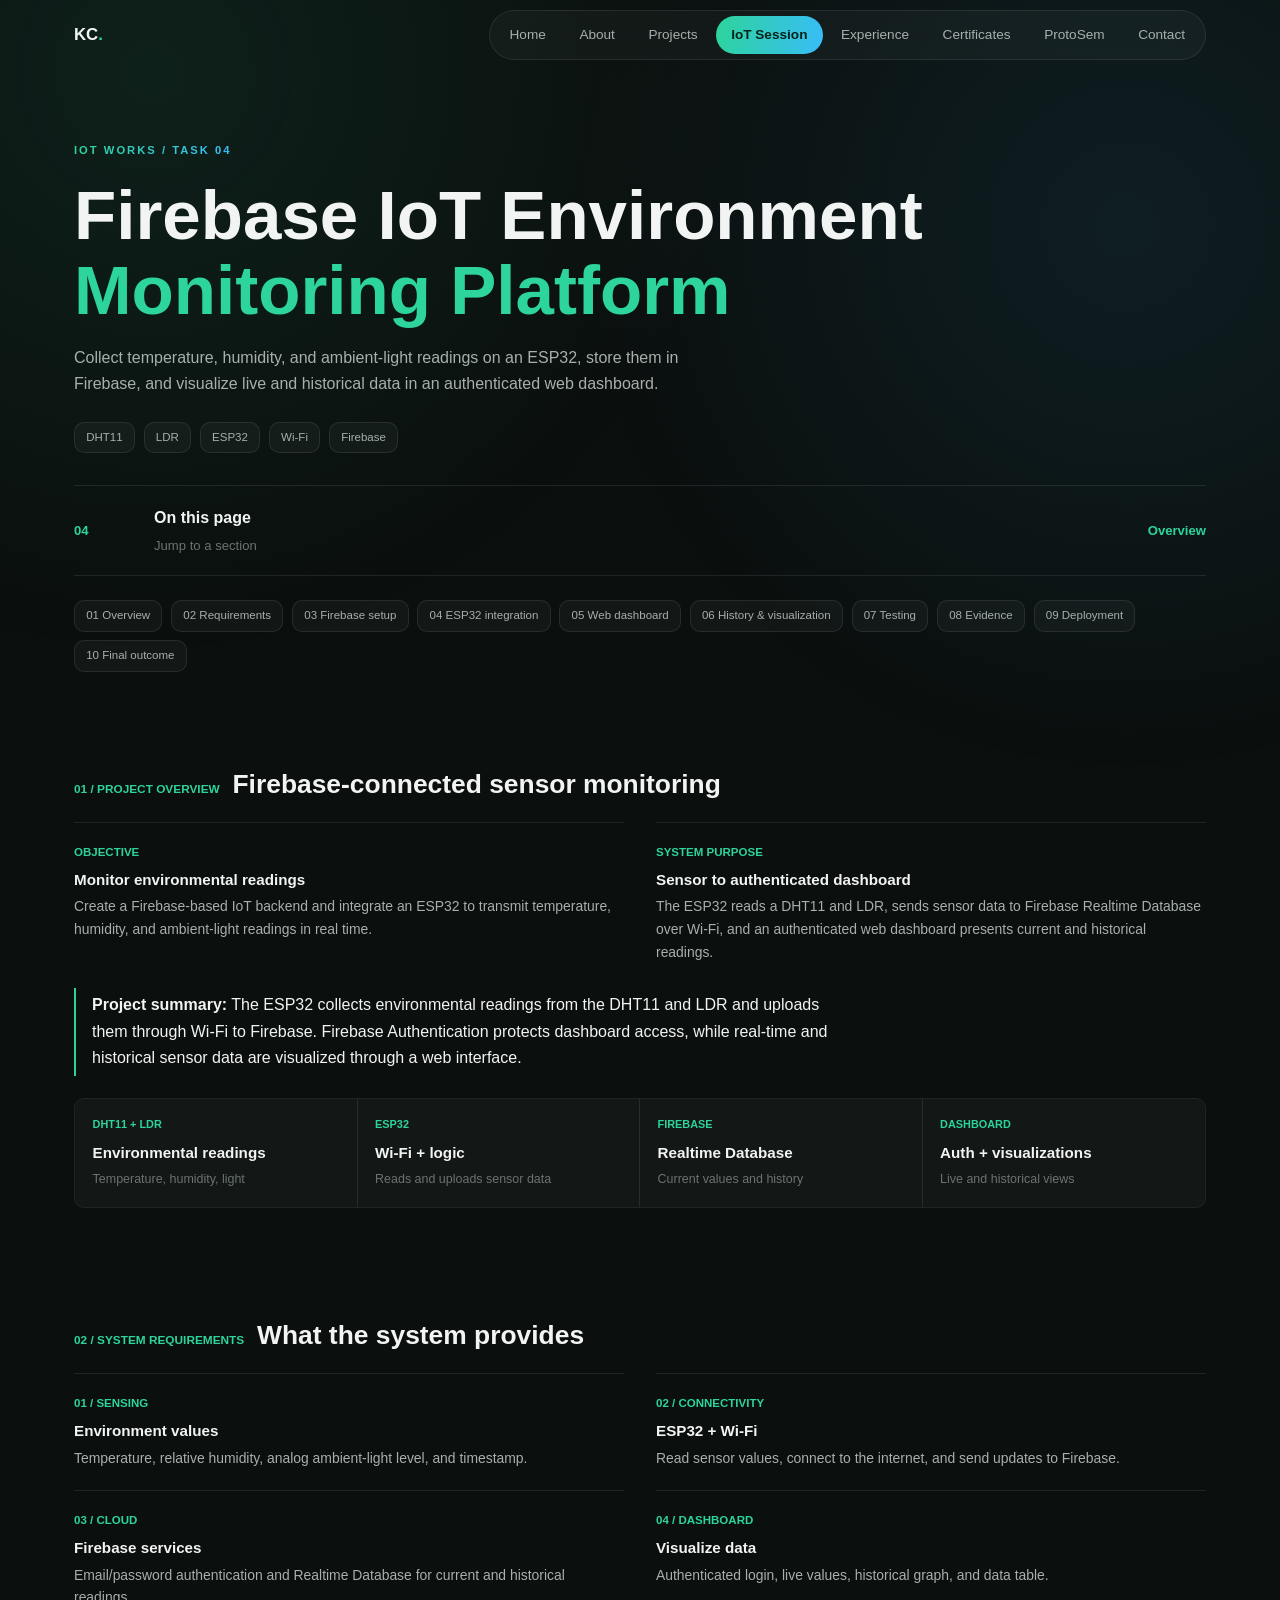
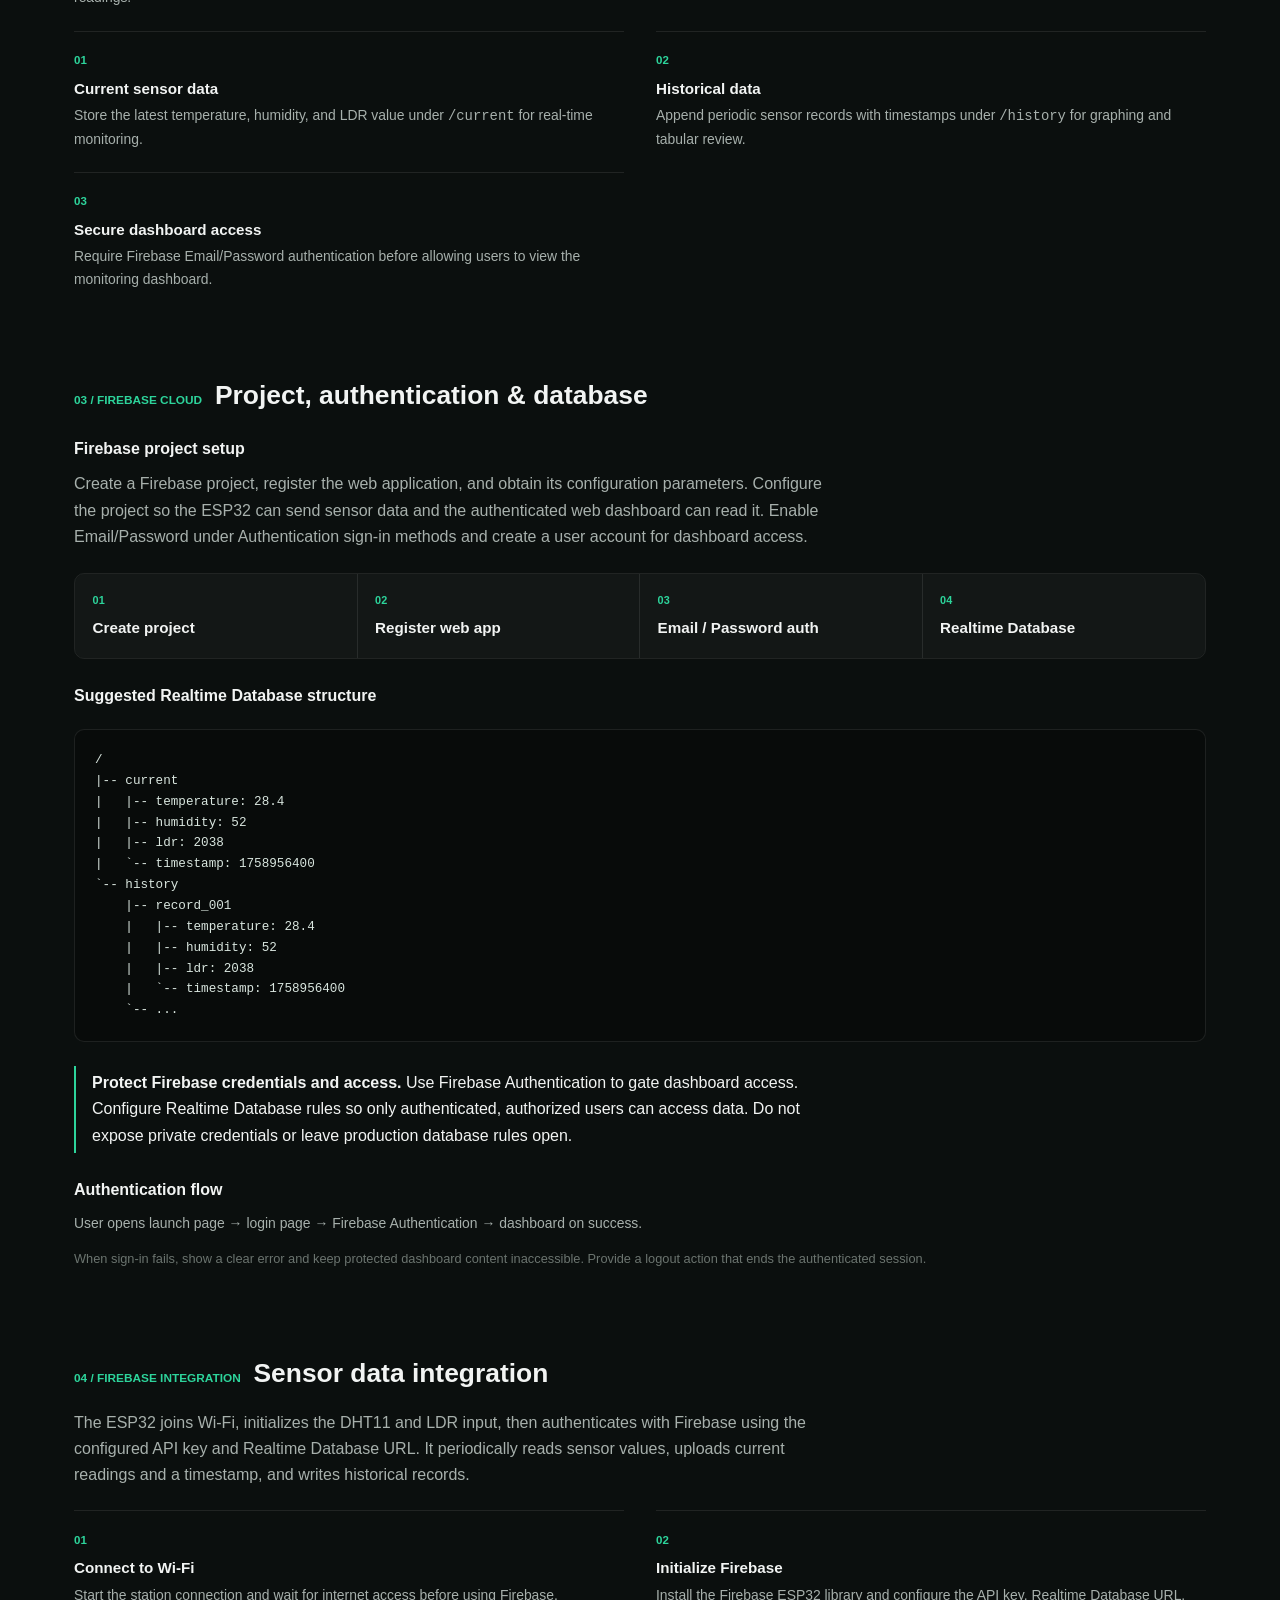
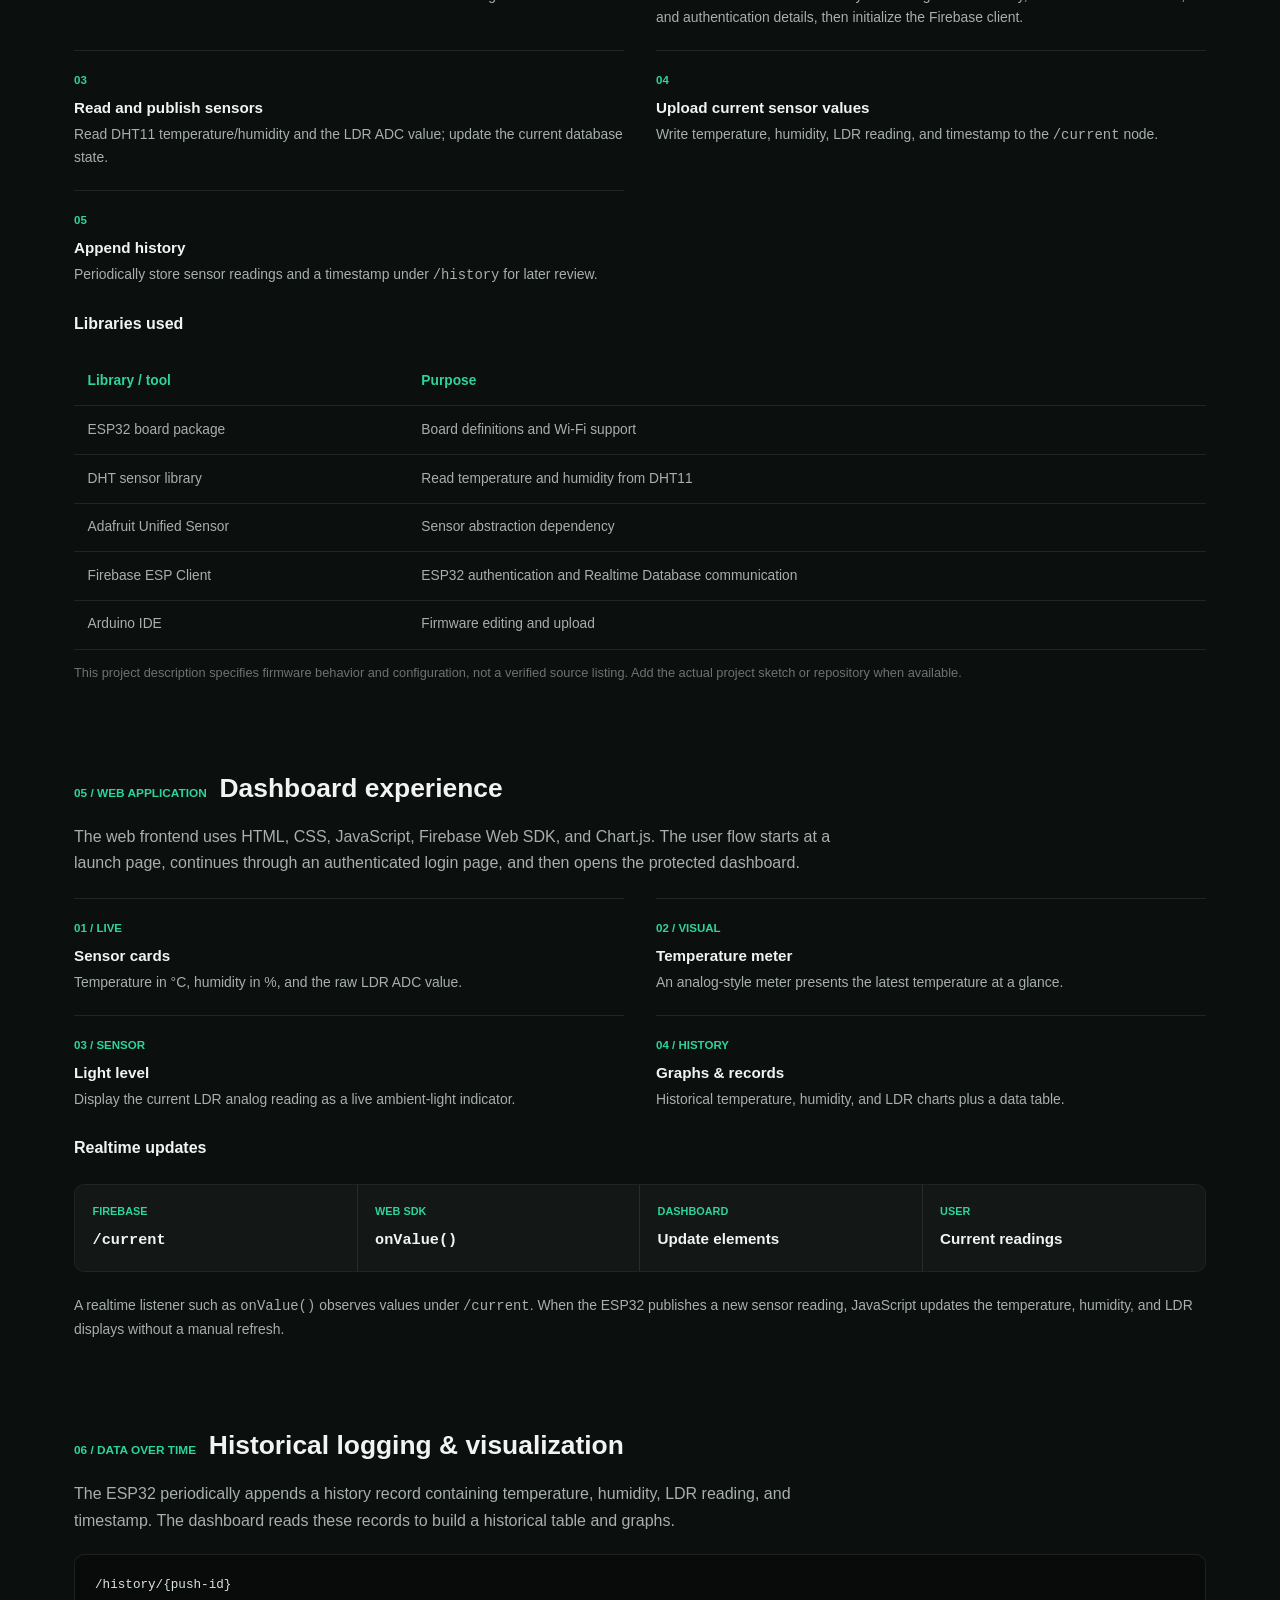
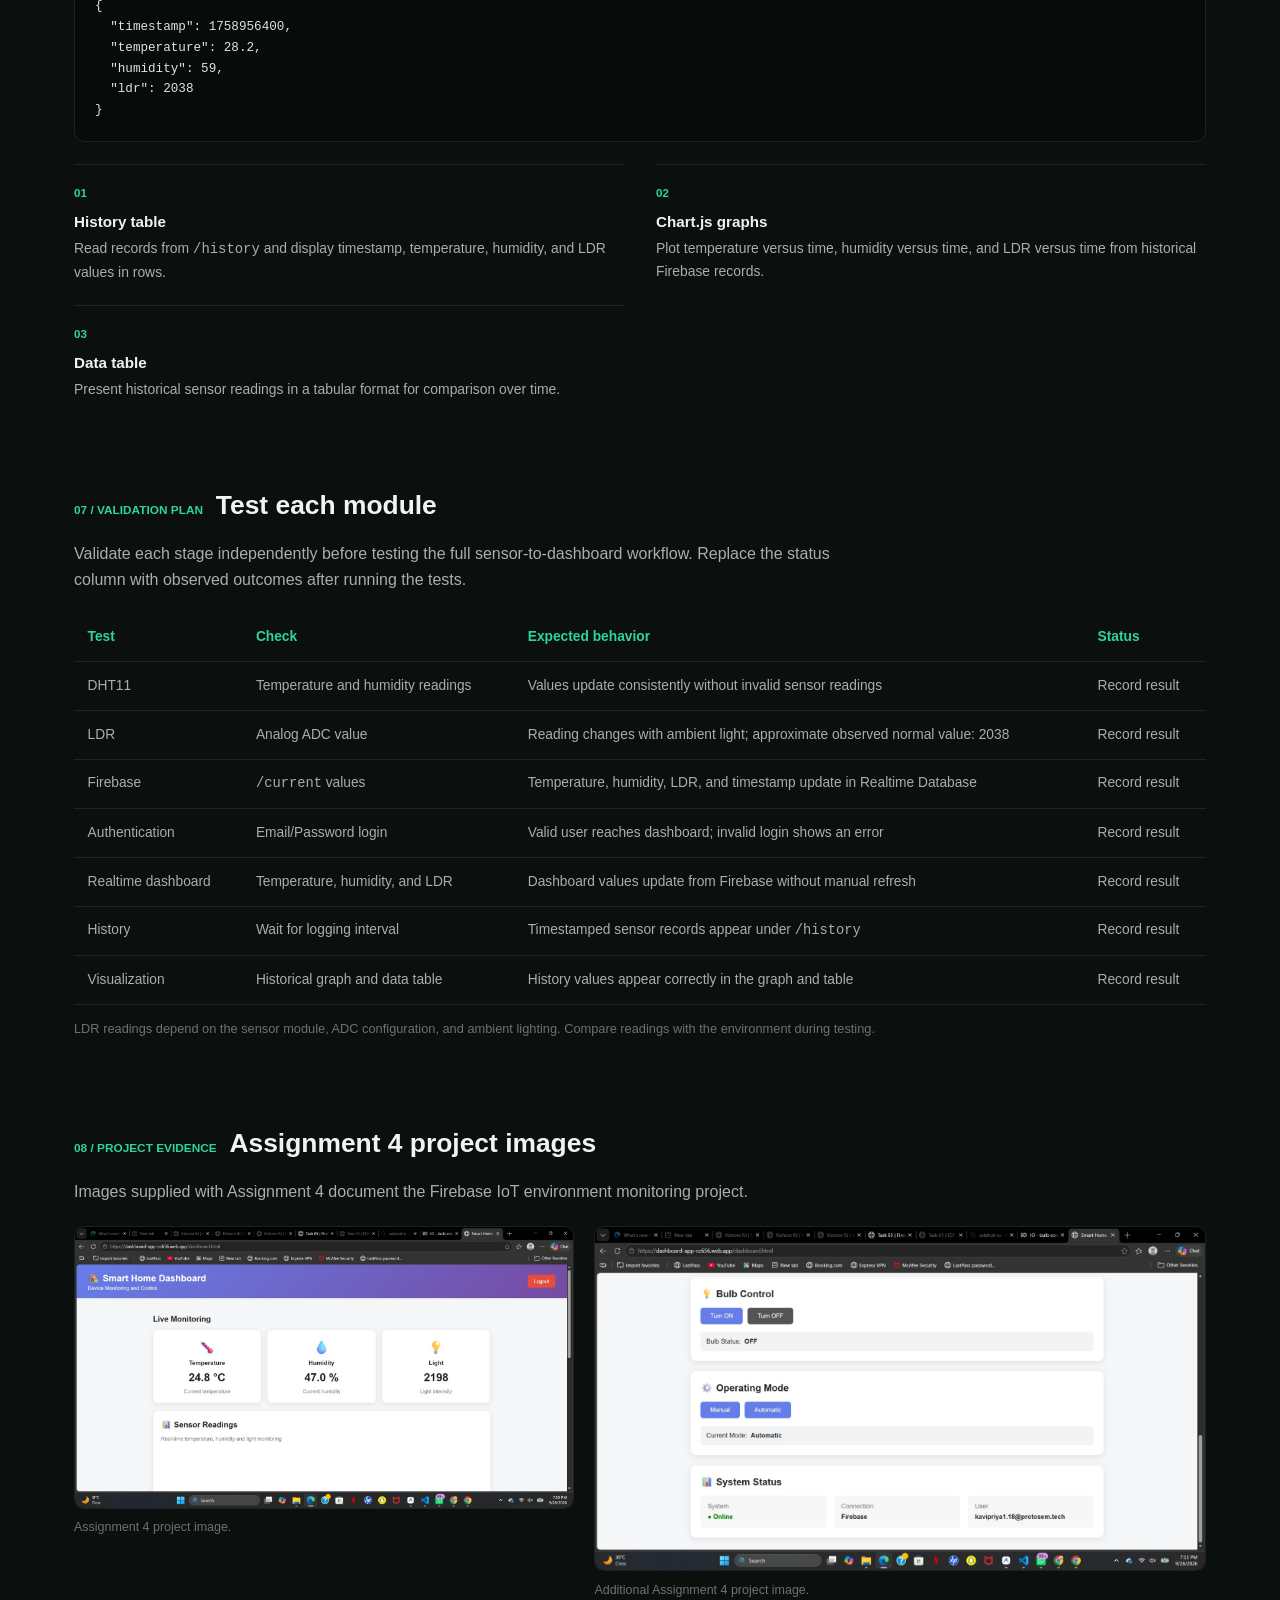
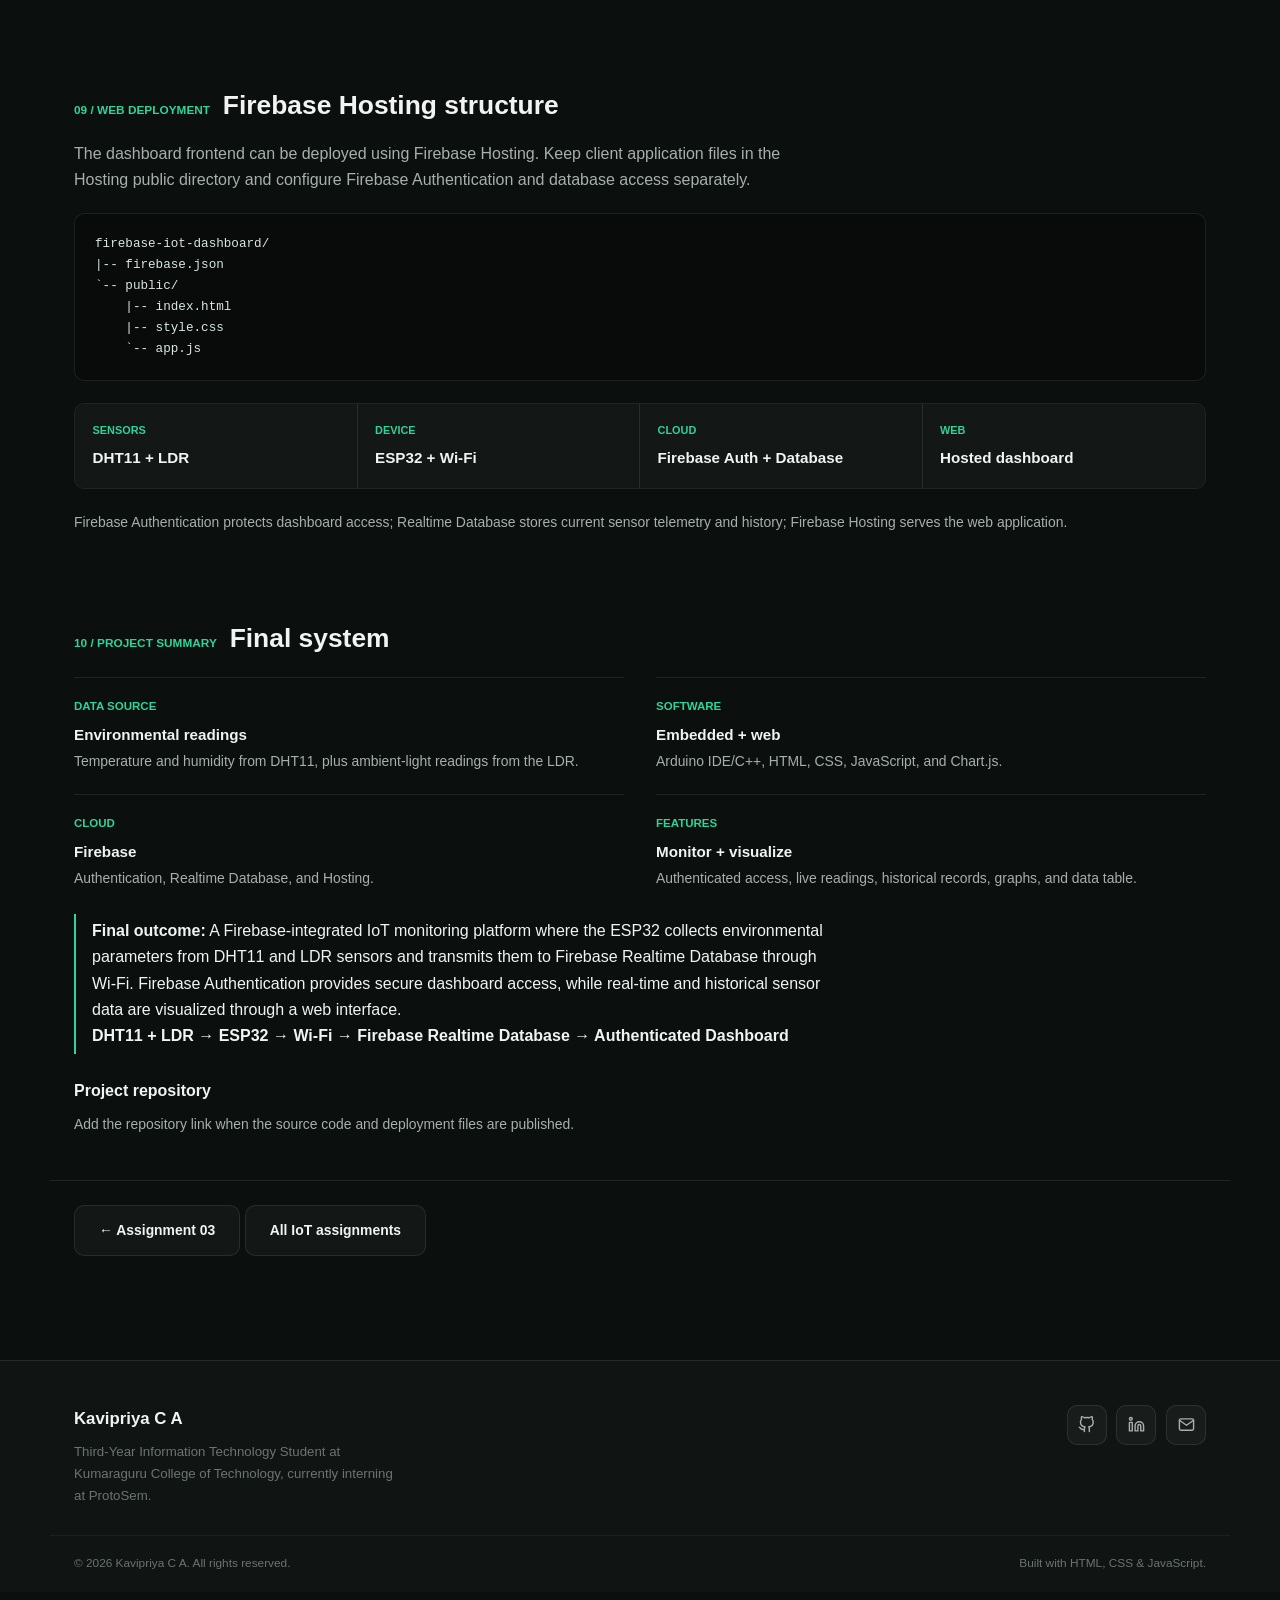
==== commit 419ec694: "new edit" ====
--- a/iot-task-4.html
+++ b/iot-task-4.html
@@ -183,24 +183,16 @@
     </section>
 
     <section class="iot-section" id="evidence">
-      <div class="iot-section-heading"><span>08 / PROJECT EVIDENCE</span><h2>Firebase and dashboard screenshots</h2></div>
-      <p class="iot-intro">These screenshots document the Firebase Realtime Database, dashboard launch page, sign-in screen, and live environment dashboard.</p>
+      <div class="iot-section-heading"><span>08 / PROJECT EVIDENCE</span><h2>Assignment 4 project images</h2></div>
+      <p class="iot-intro">Images supplied with Assignment 4 document the Firebase IoT environment monitoring project.</p>
       <div class="iot-media">
         <figure>
-          <a href="https://kishorekix28-dot.github.io/Portfolio/images/iot%204%20images/Screenshot%202026-09-28%20162424.png" target="_blank" rel="noopener noreferrer"><img src="https://kishorekix28-dot.github.io/Portfolio/images/iot%204%20images/Screenshot%202026-09-28%20162424.png" alt="Firebase Realtime Database with current sensor readings and historical records" /></a>
-          <figcaption>Firebase Realtime Database documenting the sensor-data backend and history.</figcaption>
+          <a href="IOT%20IMAGES%20N%20VIDS/ASSIGNMENT%204.jpeg" target="_blank" rel="noopener noreferrer"><img src="IOT%20IMAGES%20N%20VIDS/ASSIGNMENT%204.jpeg" alt="Assignment 4 project image" loading="lazy" /></a>
+          <figcaption>Assignment 4 project image.</figcaption>
         </figure>
         <figure>
-          <a href="https://kishorekix28-dot.github.io/Portfolio/images/iot%204%20images/Screenshot%202026-09-28%20162553.png" target="_blank" rel="noopener noreferrer"><img src="https://kishorekix28-dot.github.io/Portfolio/images/iot%204%20images/Screenshot%202026-09-28%20162553.png" alt="Launch page for the ESP32 IoT Environmental Monitoring System" /></a>
-          <figcaption>Dashboard launch page for the ESP32-based IoT Environmental Monitoring System.</figcaption>
-        </figure>
-        <figure>
-          <a href="https://kishorekix28-dot.github.io/Portfolio/images/iot%204%20images/Screenshot%202026-09-28%20162607.png" target="_blank" rel="noopener noreferrer"><img src="https://kishorekix28-dot.github.io/Portfolio/images/iot%204%20images/Screenshot%202026-09-28%20162607.png" alt="Firebase email and password login page" /></a>
-          <figcaption>Firebase Email/Password login screen before entering the protected dashboard.</figcaption>
-        </figure>
-        <figure>
-          <a href="https://kishorekix28-dot.github.io/Portfolio/images/iot%204%20images/Screenshot%202026-09-28%20162639.png" target="_blank" rel="noopener noreferrer"><img src="https://kishorekix28-dot.github.io/Portfolio/images/iot%204%20images/Screenshot%202026-09-28%20162639.png" alt="Environment dashboard with temperature, humidity, and LDR readings" /></a>
-          <figcaption>Live dashboard showing current temperature, humidity, and ambient-light readings.</figcaption>
+          <a href="IOT%20IMAGES%20N%20VIDS/ASSIGNMENT%204%20PIC%202.jpeg" target="_blank" rel="noopener noreferrer"><img src="IOT%20IMAGES%20N%20VIDS/ASSIGNMENT%204%20PIC%202.jpeg" alt="Additional Assignment 4 project image" loading="lazy" /></a>
+          <figcaption>Additional Assignment 4 project image.</figcaption>
         </figure>
       </div>
     </section>
